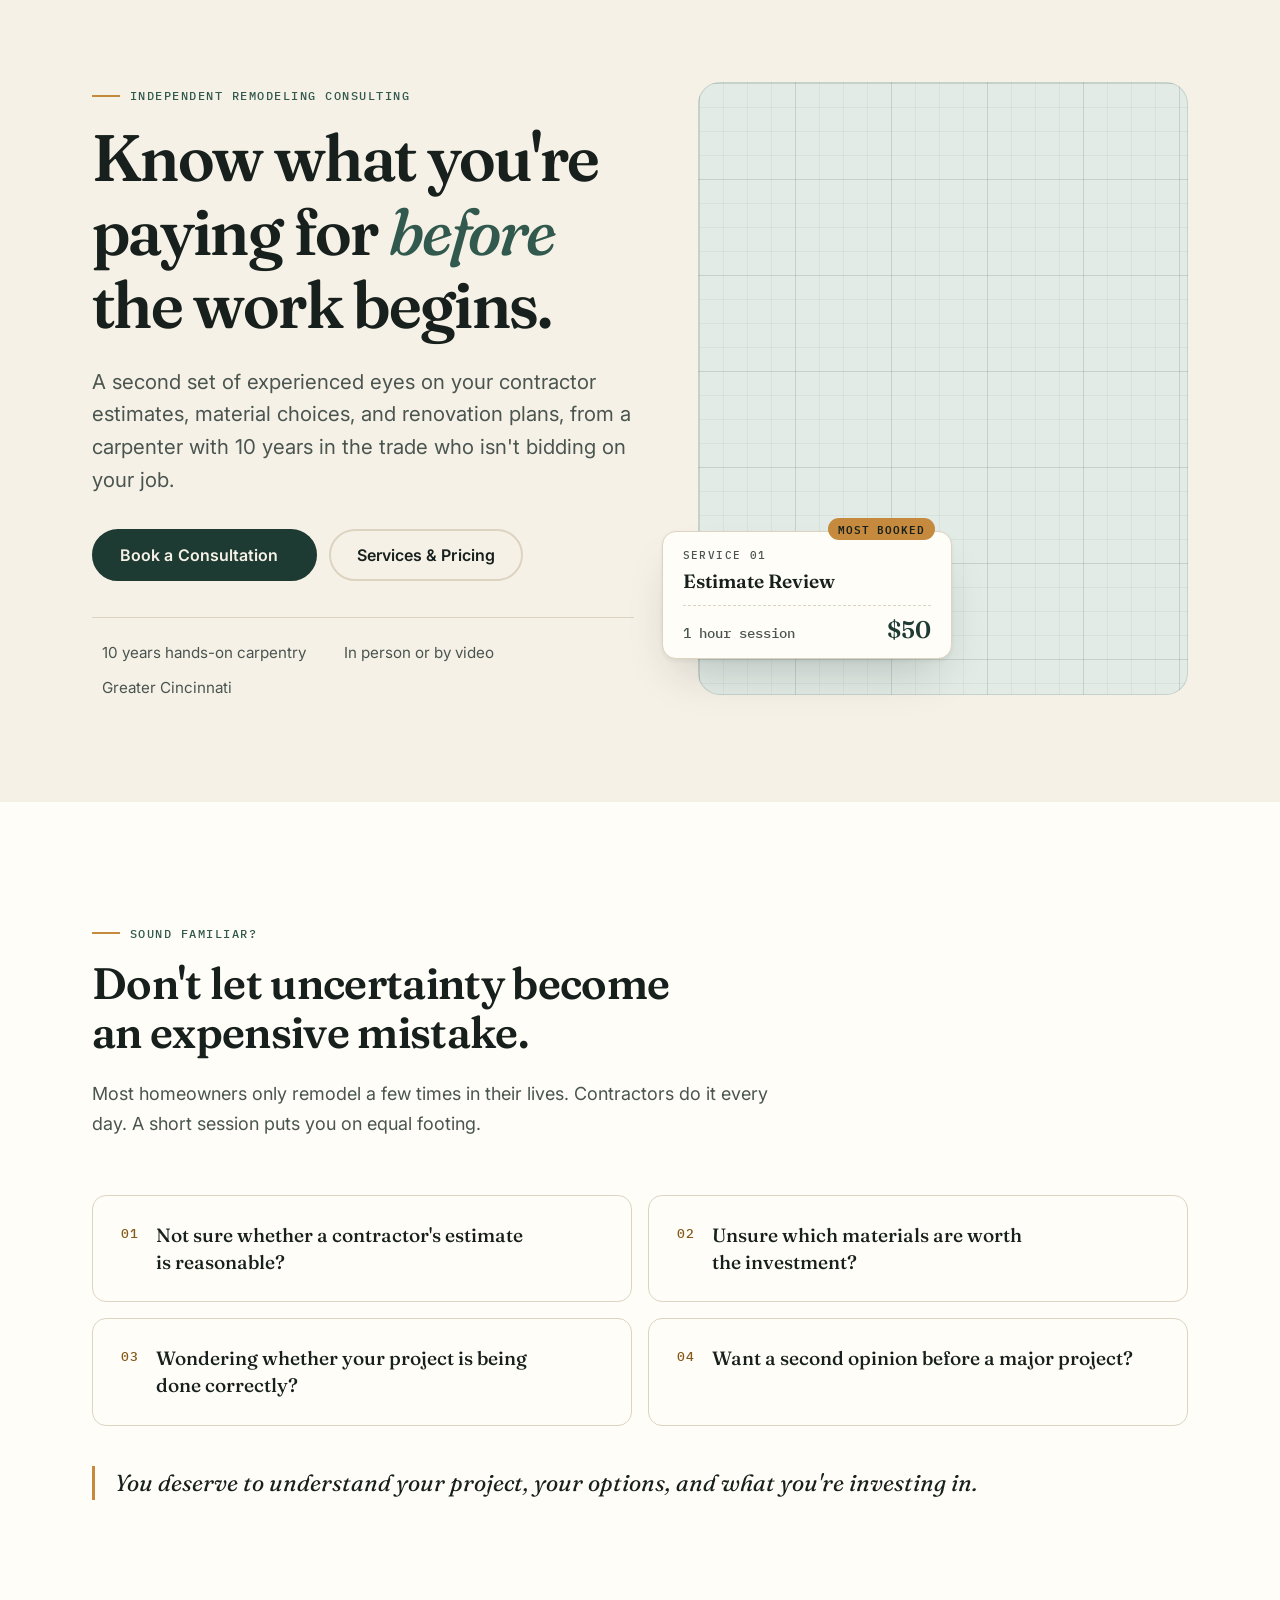
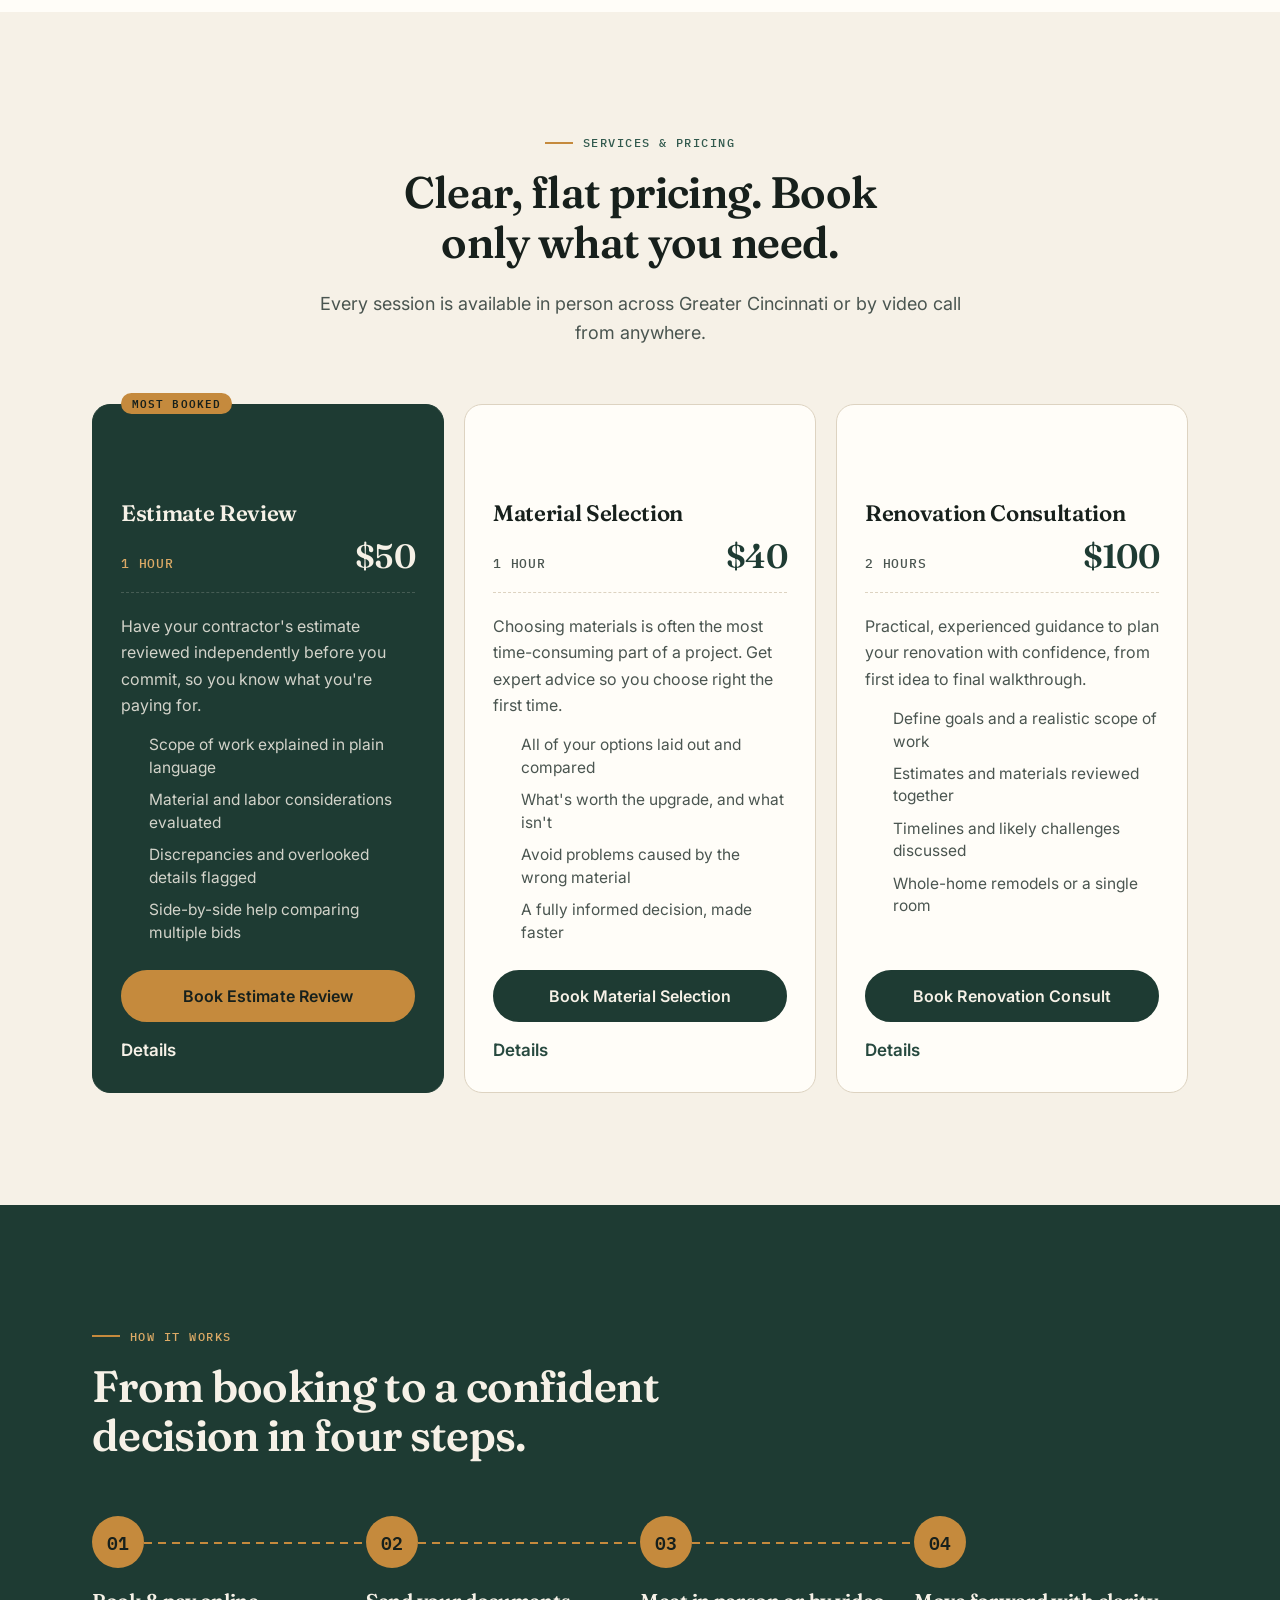
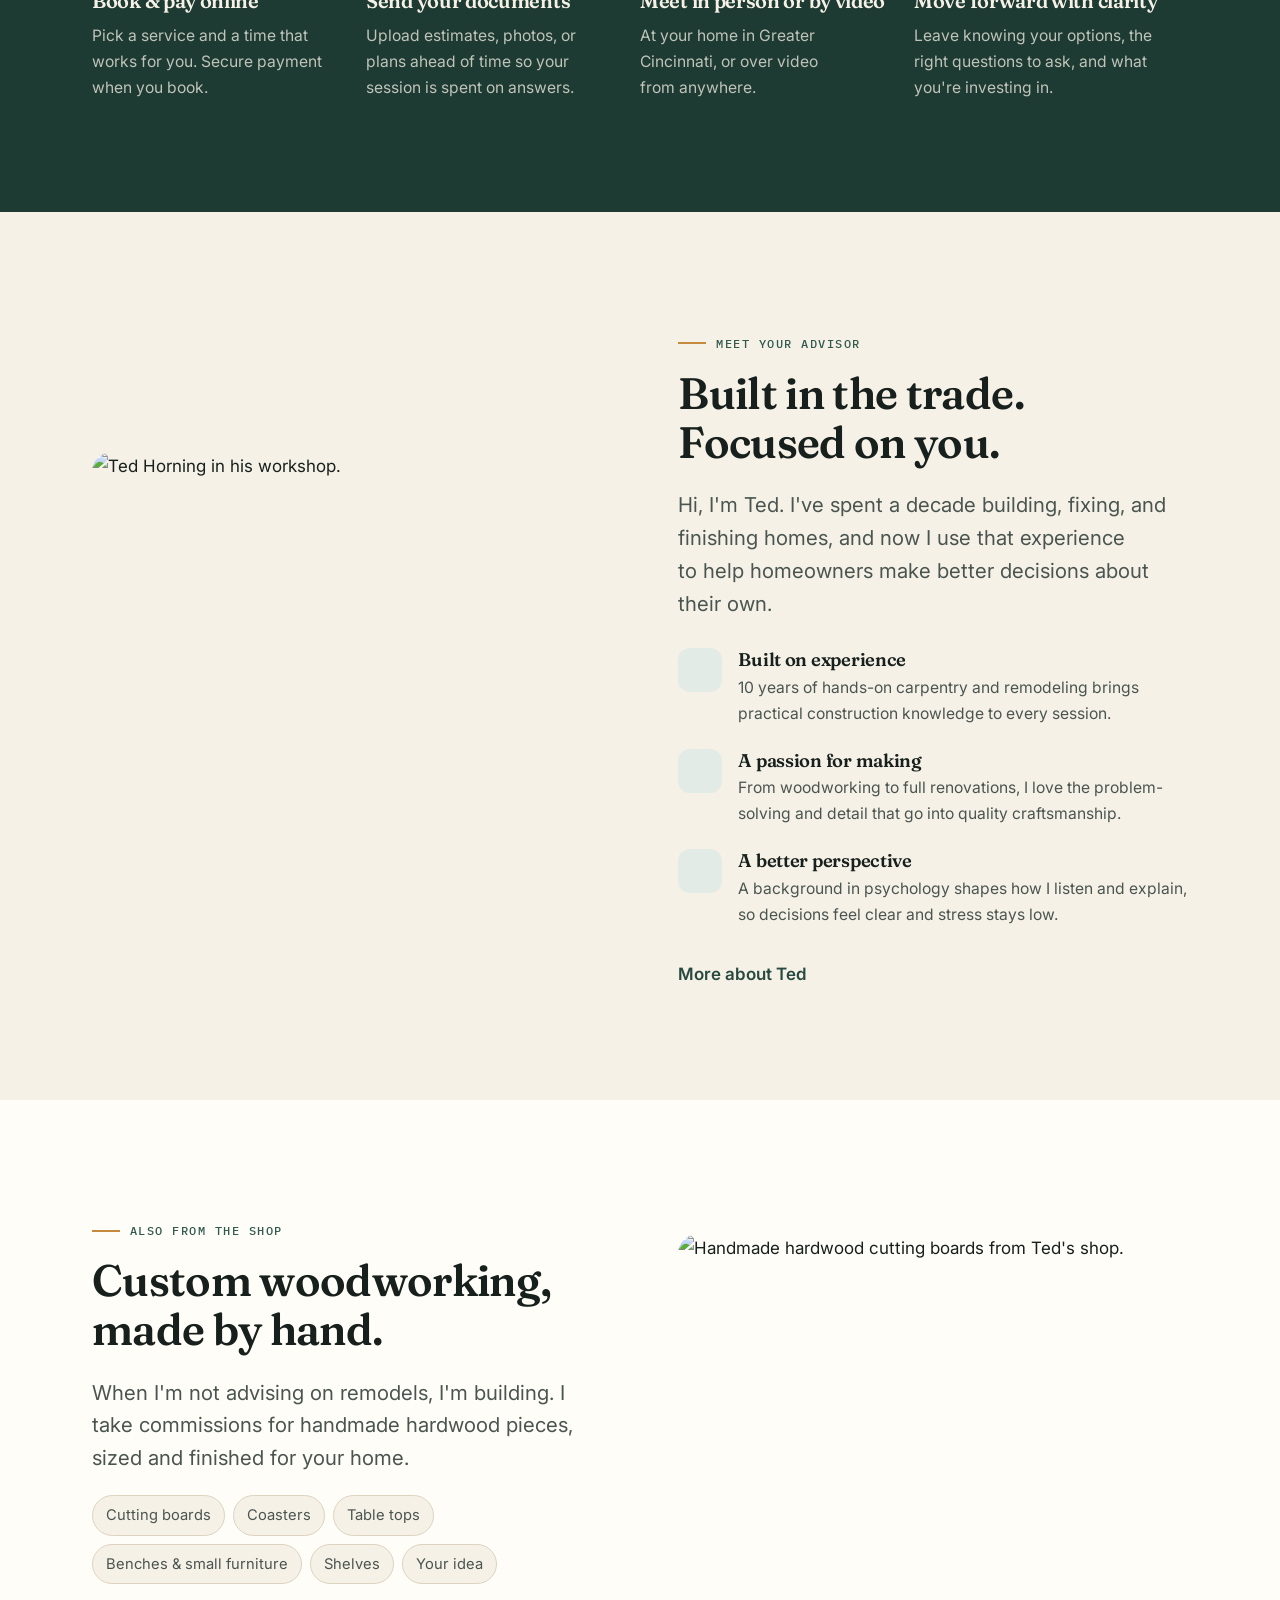
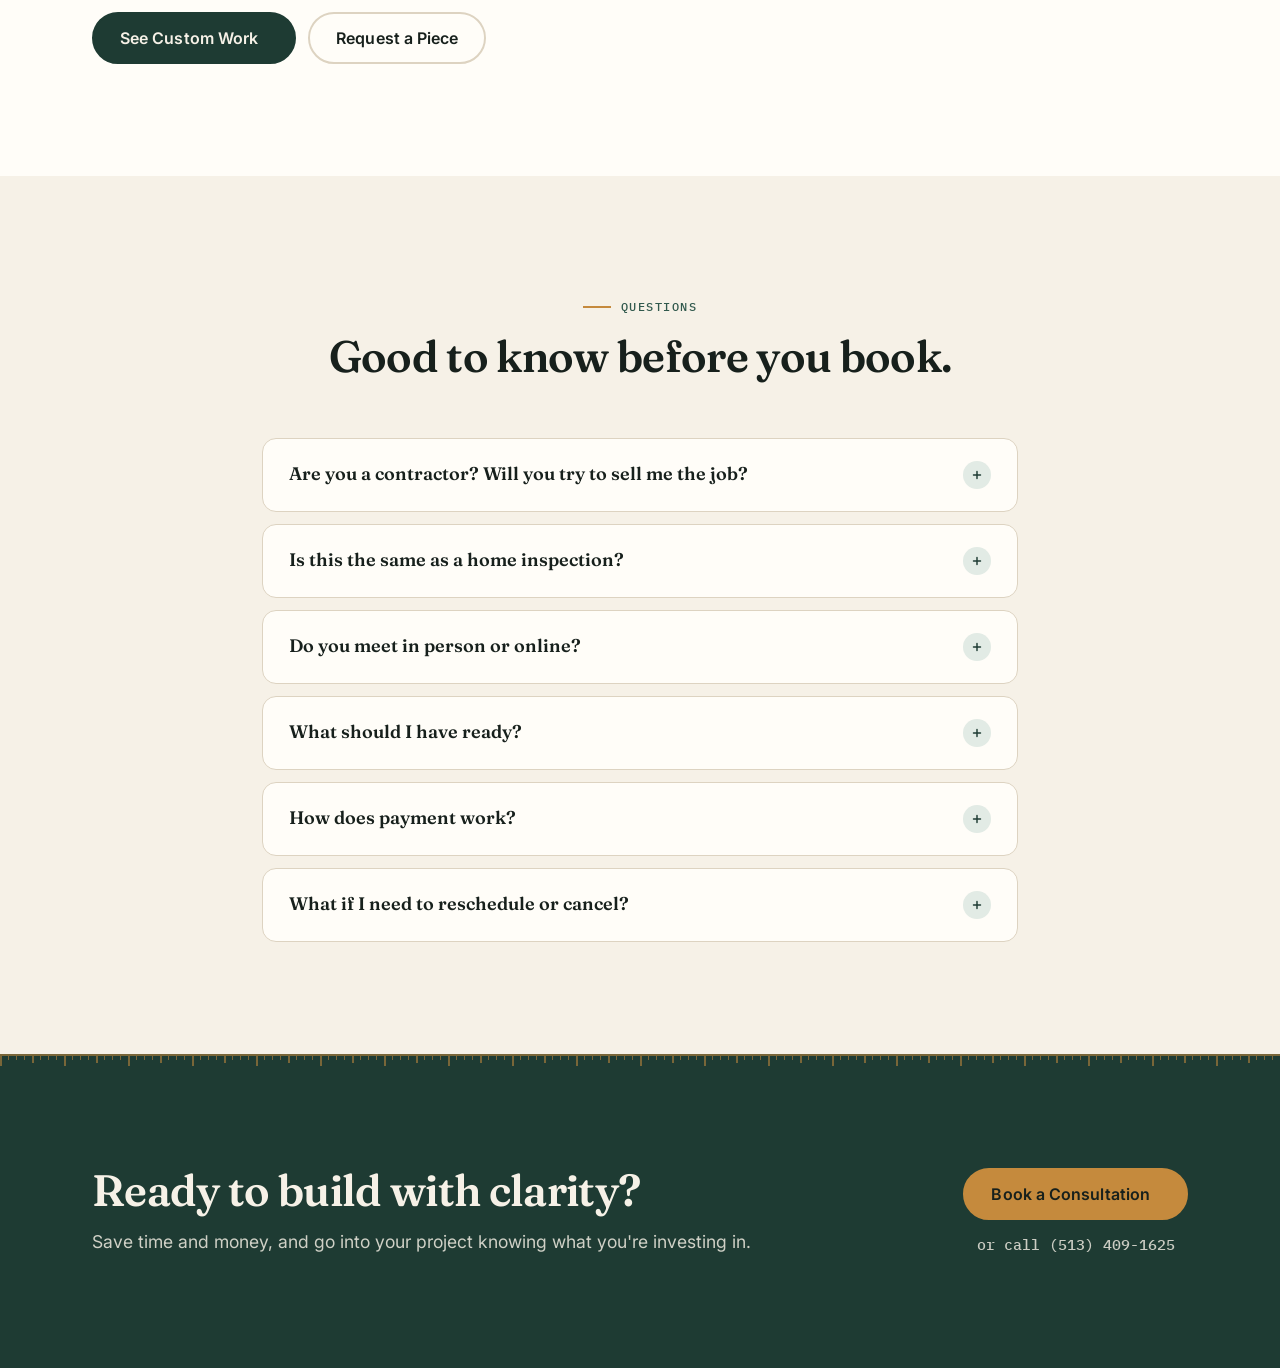
==== index.html @ 904ac543 "Replace filler text with real policies and details - Woodworking: custom work is priced by quote; 50" ====
<!doctype html>
<html lang="en">
<head>
  <meta charset="utf-8">
  <meta name="viewport" content="width=device-width, initial-scale=1">
  <title>The Remodel Advisor | Independent Remodeling Consulting in Greater Cincinnati</title>
  <meta name="description" content="Independent remodeling consulting in Greater Cincinnati and virtually. Get your contractor estimate reviewed, choose the right materials, and plan your renovation with someone who isn't bidding on the job.">
  <link rel="canonical" href="https://askremodel.com/">
  <meta property="og:type" content="website">
  <meta property="og:site_name" content="The Remodel Advisor">
  <meta property="og:title" content="The Remodel Advisor | Independent Remodeling Consulting">
  <meta property="og:description" content="Estimate reviews, material selection, and renovation consultations from a carpenter with 10 years in the trade. Greater Cincinnati and virtual.">
  <meta property="og:url" content="https://askremodel.com/">
  <meta property="og:image" content="https://askremodel.com/assets/img/og.png">
  <meta name="twitter:card" content="summary_large_image">
  <meta name="theme-color" content="#1e3b33">
  <link rel="icon" href="favicon.svg" type="image/svg+xml">
  <link rel="icon" href="favicon-32.png" sizes="32x32" type="image/png">
  <link rel="apple-touch-icon" href="apple-touch-icon.png">
  <link rel="preconnect" href="https://fonts.googleapis.com">
  <link rel="preconnect" href="https://fonts.gstatic.com" crossorigin>
  <link rel="stylesheet" href="https://fonts.googleapis.com/css2?family=Fraunces:ital,opsz,wght@0,9..144,400..700;1,9..144,400..600&family=IBM+Plex+Mono:wght@400;500;600&family=Inter:wght@400;500;600;700&display=swap">
  <link rel="stylesheet" href="css/styles.css">
  <script type="application/ld+json">
  {
    "@context": "https://schema.org",
    "@type": "ProfessionalService",
    "name": "The Remodel Advisor",
    "description": "Independent residential remodeling and construction consulting.",
    "telephone": "+1-513-409-1625",
    "areaServed": "Greater Cincinnati",
    "url": "https://askremodel.com/"
  }
  </script>
</head>
<body data-page="home">
  <div id="site-header"></div>
  <script src="js/components.js"></script>

  <main id="main">

    <!-- Hero -->
    <section class="hero">
      <div class="container hero__grid">
        <div>
          <p class="eyebrow">Independent remodeling consulting</p>
          <h1>Know what you're paying for <em>before</em> the work begins.</h1>
          <p class="lede">A second set of experienced eyes on your contractor estimates, material choices, and renovation plans, from a carpenter with 10 years in the trade who isn't bidding on your job.</p>
          <div class="btn-row">
            <a class="btn" href="/book">Book a Consultation <span data-icon="arrow"></span></a>
            <a class="btn btn--ghost" href="#services">Services &amp; Pricing</a>
          </div>
          <ul class="hero__facts">
            <li><span data-icon="hammer"></span>10 years hands-on carpentry</li>
            <li><span data-icon="video"></span>In person or by video</li>
            <li><span data-icon="pin"></span>Greater Cincinnati</li>
          </ul>
        </div>
        <div class="hero__media">
          <div class="ph" data-ph="A candid, well-lit landscape photo of Ted at a remodeling project, reviewing plans or an estimate with a homeowner. Show both people and some of the room so the photo feels welcoming, practical, and professional."></div>
          <div class="ticket" aria-hidden="true">
            <span class="ticket__stamp">Most booked</span>
            <div class="ticket__label">Service 01</div>
            <div class="ticket__title">Estimate Review</div>
            <div class="ticket__row"><span>1 hour session</span><span class="ticket__price">$50</span></div>
          </div>
        </div>
      </div>
    </section>

    <!-- Problem -->
    <section class="section section--card">
      <div class="container">
        <div class="section-head reveal">
          <p class="eyebrow">Sound familiar?</p>
          <h2>Don't let uncertainty become an expensive mistake.</h2>
          <p>Most homeowners only remodel a few times in their lives. Contractors do it every day. A short session puts you on equal footing.</p>
        </div>
        <div class="questions">
          <div class="question reveal"><span class="question__num">01</span><p>Not sure whether a contractor's estimate is reasonable?</p></div>
          <div class="question reveal"><span class="question__num">02</span><p>Unsure which materials are worth the investment?</p></div>
          <div class="question reveal"><span class="question__num">03</span><p>Wondering whether your project is being done correctly?</p></div>
          <div class="question reveal"><span class="question__num">04</span><p>Want a second opinion before a major project?</p></div>
        </div>
        <p class="callout-line reveal">You deserve to understand your project, your options, and what you're investing in.</p>
      </div>
    </section>

    <!-- Services -->
    <section class="section" id="services">
      <div class="container">
        <div class="section-head section-head--center reveal">
          <p class="eyebrow">Services &amp; pricing</p>
          <h2>Clear, flat pricing. Book only what you need.</h2>
          <p>Every session is available in person across Greater Cincinnati or by video call from anywhere.</p>
        </div>
        <div class="services">
          <article class="service service--featured reveal">
            <span class="service__badge">Most booked</span>
            <span class="service__icon" data-icon="clipboard"></span>
            <h3>Estimate Review</h3>
            <div class="service__meta"><span>1 hour</span><span class="service__price">$50</span></div>
            <p>Have your contractor's estimate reviewed independently before you commit, so you know what you're paying for.</p>
            <ul>
              <li><span class="check" data-icon="check"></span>Scope of work explained in plain language</li>
              <li><span class="check" data-icon="check"></span>Material and labor considerations evaluated</li>
              <li><span class="check" data-icon="check"></span>Discrepancies and overlooked details flagged</li>
              <li><span class="check" data-icon="check"></span>Side-by-side help comparing multiple bids</li>
            </ul>
            <div class="service__actions">
              <a class="btn btn--brass" href="/book#estimate-review">Book Estimate Review</a>
              <a class="text-link" href="/services#estimate-review">Details <span data-icon="arrow"></span></a>
            </div>
          </article>
          <article class="service reveal">
            <span class="service__icon" data-icon="layers"></span>
            <h3>Material Selection</h3>
            <div class="service__meta"><span>1 hour</span><span class="service__price">$40</span></div>
            <p>Choosing materials is often the most time-consuming part of a project. Get expert advice so you choose right the first time.</p>
            <ul>
              <li><span class="check" data-icon="check"></span>All of your options laid out and compared</li>
              <li><span class="check" data-icon="check"></span>What's worth the upgrade, and what isn't</li>
              <li><span class="check" data-icon="check"></span>Avoid problems caused by the wrong material</li>
              <li><span class="check" data-icon="check"></span>A fully informed decision, made faster</li>
            </ul>
            <div class="service__actions">
              <a class="btn" href="/book#material-selection">Book Material Selection</a>
              <a class="text-link" href="/services#material-selection">Details <span data-icon="arrow"></span></a>
            </div>
          </article>
          <article class="service reveal">
            <span class="service__icon" data-icon="home"></span>
            <h3>Renovation Consultation</h3>
            <div class="service__meta"><span>2 hours</span><span class="service__price">$100</span></div>
            <p>Practical, experienced guidance to plan your renovation with confidence, from first idea to final walkthrough.</p>
            <ul>
              <li><span class="check" data-icon="check"></span>Define goals and a realistic scope of work</li>
              <li><span class="check" data-icon="check"></span>Estimates and materials reviewed together</li>
              <li><span class="check" data-icon="check"></span>Timelines and likely challenges discussed</li>
              <li><span class="check" data-icon="check"></span>Whole-home remodels or a single room</li>
            </ul>
            <div class="service__actions">
              <a class="btn" href="/book#renovation-consultation">Book Renovation Consult</a>
              <a class="text-link" href="/services#renovation-consultation">Details <span data-icon="arrow"></span></a>
            </div>
          </article>
        </div>
      </div>
    </section>

    <!-- Process -->
    <section class="section section--dark" id="process">
      <div class="container">
        <div class="section-head reveal">
          <p class="eyebrow">How it works</p>
          <h2>From booking to a confident decision in four steps.</h2>
        </div>
        <ol class="steps">
          <li class="step reveal">
            <div class="step__num">01</div>
            <h3>Book &amp; pay online</h3>
            <p>Pick a service and a time that works for you. Secure payment when you book.</p>
          </li>
          <li class="step reveal">
            <div class="step__num">02</div>
            <h3>Send your documents</h3>
            <p>Upload estimates, photos, or plans ahead of time so your session is spent on answers.</p>
          </li>
          <li class="step reveal">
            <div class="step__num">03</div>
            <h3>Meet in person or by video</h3>
            <p>At your home in Greater Cincinnati, or over video from anywhere.</p>
          </li>
          <li class="step reveal">
            <div class="step__num">04</div>
            <h3>Move forward with clarity</h3>
            <p>Leave knowing your options, the right questions to ask, and what you're investing in.</p>
          </li>
        </ol>
      </div>
    </section>

    <!-- Meet Ted -->
    <section class="section">
      <div class="container split">
        <div class="split__media reveal">
          <img class="service-photo" src="assets/img/ted-workshop-headshot.jpg" width="808" height="540" alt="Ted Horning in his workshop." loading="lazy" decoding="async">
        </div>
        <div class="reveal">
          <p class="eyebrow">Meet your advisor</p>
          <h2>Built in the trade. Focused on you.</h2>
          <p class="lede">Hi, I'm Ted. I've spent a decade building, fixing, and finishing homes, and now I use that experience to help homeowners make better decisions about their own.</p>
          <ul class="pillars">
            <li class="pillar">
              <span class="pillar__icon" data-icon="hammer"></span>
              <div><h3>Built on experience</h3><p>10 years of hands-on carpentry and remodeling brings practical construction knowledge to every session.</p></div>
            </li>
            <li class="pillar">
              <span class="pillar__icon" data-icon="ruler"></span>
              <div><h3>A passion for making</h3><p>From woodworking to full renovations, I love the problem-solving and detail that go into quality craftsmanship.</p></div>
            </li>
            <li class="pillar">
              <span class="pillar__icon" data-icon="chat"></span>
              <div><h3>A better perspective</h3><p>A background in psychology shapes how I listen and explain, so decisions feel clear and stress stays low.</p></div>
            </li>
          </ul>
          <a class="text-link" href="/about">More about Ted <span data-icon="arrow"></span></a>
        </div>
      </div>
    </section>

    <!-- Custom woodworking -->
    <section class="section section--card">
      <div class="container split split--reverse">
        <div class="split__media reveal">
          <img class="service-photo" src="assets/img/custom-cutting-boards.jpg" width="2880" height="2160" alt="Handmade hardwood cutting boards from Ted's shop." loading="lazy" decoding="async">
        </div>
        <div class="reveal">
          <p class="eyebrow">Also from the shop</p>
          <h2>Custom woodworking, made by hand.</h2>
          <p class="lede">When I'm not advising on remodels, I'm building. I take commissions for handmade hardwood pieces, sized and finished for your home.</p>
          <ul class="chips">
            <li>Cutting boards</li>
            <li>Coasters</li>
            <li>Table tops</li>
            <li>Benches &amp; small furniture</li>
            <li>Shelves</li>
            <li>Your idea</li>
          </ul>
          <div class="btn-row">
            <a class="btn" href="/woodworking">See Custom Work <span data-icon="arrow"></span></a>
            <a class="btn btn--ghost" href="/woodworking#request">Request a Piece</a>
          </div>
        </div>
      </div>
    </section>

    <!-- Reviews: hidden until there are real client reviews. To restore, uncomment this
         section and replace the sample quotes, names, and neighborhoods.
    <section class="section section--alt">
      <div class="container">
        <div class="section-head section-head--center reveal">
          <p class="eyebrow">Client stories</p>
          <h2>What homeowners are saying.</h2>
        </div>
        <div class="reviews">
          <figure class="review reveal">
            <span class="review__flag">Sample review</span>
            <div class="review__stars" aria-label="5 out of 5 stars"><span data-icon="star"></span><span data-icon="star"></span><span data-icon="star"></span><span data-icon="star"></span><span data-icon="star"></span></div>
            <blockquote>&ldquo;We had two bids that were thousands of dollars apart and no idea why. Ted walked us through both line by line, and we went into the next meeting knowing exactly what to ask.&rdquo;</blockquote>
            <figcaption><span class="review__avatar">A</span><span><span class="review__name">[Client name]</span><span class="review__meta">Estimate Review · [Neighborhood]</span></span></figcaption>
          </figure>
          <figure class="review reveal">
            <span class="review__flag">Sample review</span>
            <div class="review__stars" aria-label="5 out of 5 stars"><span data-icon="star"></span><span data-icon="star"></span><span data-icon="star"></span><span data-icon="star"></span><span data-icon="star"></span></div>
            <blockquote>&ldquo;I'd been going back and forth on flooring for weeks. One hour and I understood the real tradeoffs, and which upgrades actually mattered for how we live.&rdquo;</blockquote>
            <figcaption><span class="review__avatar">B</span><span><span class="review__name">[Client name]</span><span class="review__meta">Material Selection · [Neighborhood]</span></span></figcaption>
          </figure>
          <figure class="review reveal">
            <span class="review__flag">Sample review</span>
            <div class="review__stars" aria-label="5 out of 5 stars"><span data-icon="star"></span><span data-icon="star"></span><span data-icon="star"></span><span data-icon="star"></span><span data-icon="star"></span></div>
            <blockquote>&ldquo;Ted helped us turn a long wish list into a realistic plan and budget before we called a single contractor. It made the whole process calmer.&rdquo;</blockquote>
            <figcaption><span class="review__avatar">C</span><span><span class="review__name">[Client name]</span><span class="review__meta">Renovation Consultation · Virtual</span></span></figcaption>
          </figure>
        </div>
      </div>
    </section>
    -->

    <!-- FAQ -->
    <section class="section" id="faq">
      <div class="container container--narrow">
        <div class="section-head section-head--center reveal">
          <p class="eyebrow">Questions</p>
          <h2>Good to know before you book.</h2>
        </div>
        <div class="faq reveal">
          <details>
            <summary>Are you a contractor? Will you try to sell me the job?</summary>
            <div class="faq__body"><p>No. The Remodel Advisor is independent consulting only. I don't perform the construction work, so my only job is to help you understand your project and make the right call for your home.</p></div>
          </details>
          <details>
            <summary>Is this the same as a home inspection?</summary>
            <div class="faq__body"><p>No. Sessions are advisory. They aren't a formal inspection, engineering assessment, code certification, or licensed electrical, plumbing, or HVAC work. If your project needs one of those, I'll help you understand what to ask for.</p></div>
          </details>
          <details>
            <summary>Do you meet in person or online?</summary>
            <div class="faq__body"><p>Both. I can meet at your home within about 25 miles of ZIP code 45150, or by video. The service area is estimated by ZIP code, so please call or text <a href="tel:+15134091625">(513) 409-1625</a> to confirm an at-home visit near the boundary or to arrange a video session.</p></div>
          </details>
          <details>
            <summary>What should I have ready?</summary>
            <div class="faq__body"><p>Whatever you have: contractor estimates or bids, photos of the space, measurements, plans or drawings, product links, and a rough budget. You can <a href="/documents">upload them here</a> before your session.</p></div>
          </details>
          <details>
            <summary>How does payment work?</summary>
            <div class="faq__body"><p>You pay securely when you book, by credit card, debit card, or digital wallet. Prices are flat: $50 for an Estimate Review, $40 for Material Selection, and $100 for a Renovation Consultation.</p></div>
          </details>
          <details>
            <summary>What if I need to reschedule or cancel?</summary>
            <div class="faq__body"><p>Square collects full payment when you book. To reschedule or cancel, call or text <a href="tel:+15134091625">(513) 409-1625</a> at least 24 hours before your session. Cancellations made at least 24 hours in advance receive a full refund; cancellations with less than 24 hours' notice and missed appointments are non-refundable. If I need to cancel, you can choose a full refund or reschedule.</p></div>
          </details>
        </div>
      </div>
    </section>

    <!-- CTA -->
    <section class="section section--dark cta-band">
      <div class="ruler" aria-hidden="true"></div>
      <div class="container cta-band__inner">
        <div>
          <h2>Ready to build with clarity?</h2>
          <p>Save time and money, and go into your project knowing what you're investing in.</p>
        </div>
        <div class="cta-band__actions">
          <a class="btn btn--brass" href="/book">Book a Consultation <span data-icon="arrow"></span></a>
          <a class="cta-band__phone" href="tel:+15134091625">or call (513) 409-1625</a>
        </div>
      </div>
    </section>

  </main>

  <div id="site-footer"></div>
</body>
</html>
---- css/styles.css ----
/* ==========================================================================
   The Remodel Advisor — site styles
   Type: Fraunces (headings) · Inter (body) · IBM Plex Mono (labels / specs)
   ========================================================================== */

:root {
  --green-900: #1e3b33;
  --green-800: #27493f;
  --green-700: #31594d;
  --green-100: #e2ebe5;
  --paper: #f6f1e7;
  --paper-2: #eee6d6;
  --card: #fffdf8;
  --ink: #17201c;
  --ink-2: #4a5550;
  --line: #ddd3c1;
  --brass: #c58a3d;
  --brass-light: #dcaa66;
  --brass-ink: #855818;
  --danger: #a33b2b;

  --font-head: "Fraunces", Georgia, "Times New Roman", serif;
  --font-body: "Inter", system-ui, -apple-system, "Segoe UI", sans-serif;
  --font-mono: "IBM Plex Mono", ui-monospace, "SFMono-Regular", Menlo, monospace;

  --radius: 14px;
  --radius-sm: 8px;
  --shadow: 0 1px 2px rgb(23 32 28 / 6%), 0 8px 24px -8px rgb(23 32 28 / 14%);
  --shadow-lg: 0 2px 4px rgb(23 32 28 / 6%), 0 24px 48px -16px rgb(23 32 28 / 22%);
  --container: 1160px;
  --gutter: clamp(16px, 4vw, 32px);
  --section: clamp(64px, 9vw, 112px);
}

/* ---------- Base ---------- */
*,
*::before,
*::after { box-sizing: border-box; }

html { scroll-behavior: smooth; -webkit-text-size-adjust: 100%; }
@media (prefers-reduced-motion: reduce) { html { scroll-behavior: auto; } }

body {
  margin: 0;
  background: var(--paper);
  color: var(--ink);
  font: 400 1.0625rem/1.65 var(--font-body);
  -webkit-font-smoothing: antialiased;
  text-rendering: optimizeLegibility;
}

img, svg { display: block; max-width: 100%; height: auto; }

h1, h2, h3, h4 {
  margin: 0 0 0.5em;
  font-family: var(--font-head);
  font-weight: 600;
  font-variation-settings: "SOFT" 30, "WONK" 0;
  line-height: 1.12;
  letter-spacing: -0.015em;
  color: var(--ink);
  text-wrap: balance;
}
h1 { font-size: clamp(2.4rem, 5.4vw, 4.1rem); font-weight: 600; letter-spacing: -0.025em; }
h2 { font-size: clamp(1.9rem, 3.6vw, 2.75rem); }
h3 { font-size: 1.4rem; }
p { margin: 0 0 1em; text-wrap: pretty; }
a { color: var(--green-800); text-underline-offset: 3px; text-decoration-thickness: 1px; }
a:hover { color: var(--green-900); text-decoration-thickness: 2px; }
strong { font-weight: 600; }

:focus-visible { outline: 3px solid var(--brass); outline-offset: 3px; border-radius: 4px; }

.container { width: 100%; max-width: var(--container); margin-inline: auto; padding-inline: var(--gutter); }
.container--narrow { max-width: 820px; }

.visually-hidden {
  position: absolute !important; width: 1px; height: 1px; padding: 0; margin: -1px;
  overflow: hidden; clip: rect(0 0 0 0); white-space: nowrap; border: 0;
}
.skip-link {
  position: absolute; left: 12px; top: -60px; z-index: 100;
  background: var(--green-900); color: var(--paper); padding: 10px 16px; border-radius: var(--radius-sm);
}
.skip-link:focus { top: 12px; }

.section { padding-block: var(--section); }
.section--tight { padding-block: calc(var(--section) * 0.65); }
.section--alt { background: var(--paper-2); }
.section--card { background: var(--card); }
.section--dark { background: var(--green-900); color: var(--paper); }
.section--dark h2, .section--dark h3 { color: var(--paper); }
.section--dark p:not(.eyebrow) { color: rgb(246 241 231 / 82%); }

.section-head { max-width: 680px; margin-bottom: clamp(36px, 5vw, 56px); }
.section-head--center { margin-inline: auto; text-align: center; }
.section-head p:not(.eyebrow) { font-size: 1.125rem; color: var(--ink-2); }
.section--dark .section-head p:not(.eyebrow) { color: rgb(246 241 231 / 78%); }

/* Mono "spec" label, e.g.  — 01 / ESTIMATE REVIEW */
.eyebrow {
  display: inline-flex; align-items: center; gap: 10px;
  margin: 0 0 18px;
  font: 500 0.78rem/1.2 var(--font-mono);
  letter-spacing: 0.12em; text-transform: uppercase;
  color: var(--green-700);
}
.eyebrow::before { content: ""; width: 28px; height: 2px; background: var(--brass); }
.section--dark .eyebrow { color: var(--brass-light); }
.section-head--center .eyebrow { justify-content: center; }

.lede { font-size: clamp(1.125rem, 1.6vw, 1.3rem); line-height: 1.6; color: var(--ink-2); }

/* Ruler divider: a measuring-tape rule echoing the logo */
.ruler {
  height: 12px; border-top: 2px solid var(--brass);
  background:
    repeating-linear-gradient(90deg, var(--brass) 0 2px, transparent 2px 64px) top left / 100% 11px no-repeat,
    repeating-linear-gradient(90deg, var(--brass) 0 2px, transparent 2px 32px) top left / 100% 7px no-repeat,
    repeating-linear-gradient(90deg, var(--brass) 0 1.5px, transparent 1.5px 8px) top left / 100% 4px no-repeat;
  opacity: 0.9;
}

/* ---------- Buttons ---------- */
.btn {
  --bg: var(--green-900); --fg: var(--paper); --bd: var(--green-900);
  display: inline-flex; align-items: center; justify-content: center; gap: 10px;
  min-height: 52px; padding: 0 26px;
  border: 2px solid var(--bd); border-radius: 999px;
  background: var(--bg); color: var(--fg);
  font: 600 1rem/1 var(--font-body); letter-spacing: 0.005em;
  text-decoration: none; cursor: pointer;
  transition: transform 0.15s ease, background-color 0.15s ease, border-color 0.15s ease, box-shadow 0.15s ease;
}
.btn:hover { --bg: var(--green-800); --bd: var(--green-800); color: var(--fg); text-decoration: none; transform: translateY(-1px); box-shadow: var(--shadow); }
.btn:active { transform: translateY(0); }
.btn svg { width: 18px; height: 18px; flex: none; transition: transform 0.15s ease; }
.btn:hover svg { transform: translateX(3px); }
.btn--ghost { --bg: transparent; --fg: var(--ink); --bd: var(--line); }
.btn--ghost:hover { --bg: var(--card); --bd: var(--ink); --fg: var(--ink); }
.btn--brass { --bg: var(--brass); --fg: var(--ink); --bd: var(--brass); }
.btn--brass:hover { --bg: var(--brass-light); --bd: var(--brass-light); --fg: var(--ink); }
.btn--light { --bg: var(--paper); --fg: var(--green-900); --bd: var(--paper); }
.btn--light:hover { --bg: #fff; --bd: #fff; --fg: var(--green-900); }
.btn--outline-light { --bg: transparent; --fg: var(--paper); --bd: rgb(246 241 231 / 40%); }
.btn--outline-light:hover { --bg: rgb(246 241 231 / 8%); --bd: var(--paper); --fg: var(--paper); }
.btn--sm { min-height: 42px; padding: 0 18px; font-size: 0.9375rem; }
.btn--block { width: 100%; }
.btn-row { display: flex; flex-wrap: wrap; gap: 12px; }

.text-link {
  display: inline-flex; align-items: center; gap: 6px;
  font-weight: 600; color: var(--green-800); text-decoration: none;
}
.text-link svg { width: 16px; height: 16px; transition: transform 0.15s ease; }
.text-link:hover { text-decoration: underline; }
.text-link:hover svg { transform: translateX(3px); }

/* ---------- Header ---------- */
.site-header {
  position: sticky; top: 0; z-index: 50;
  background: rgb(246 241 231 / 92%);
  backdrop-filter: saturate(1.4) blur(10px); -webkit-backdrop-filter: saturate(1.4) blur(10px);
  border-bottom: 1px solid transparent;
  transition: border-color 0.2s ease, box-shadow 0.2s ease;
}
.site-header.is-scrolled { border-bottom-color: var(--line); box-shadow: 0 6px 20px -16px rgb(23 32 28 / 40%); }
.site-header__inner { display: flex; align-items: center; justify-content: space-between; gap: 24px; min-height: 80px; }
.brand { display: block; flex: none; }
.brand img { height: 46px; width: auto; }

.nav { display: flex; align-items: center; gap: 28px; }
.nav__list { display: flex; gap: 4px; margin: 0; padding: 0; list-style: none; }
.nav__link {
  display: block; padding: 10px 12px; border-radius: 999px;
  font-weight: 500; font-size: 0.97rem; color: var(--ink); text-decoration: none; white-space: nowrap;
}
.nav__link:hover { background: rgb(30 59 51 / 7%); color: var(--ink); text-decoration: none; }
.nav__link[aria-current="page"] { background: var(--green-100); color: var(--green-900); }
.nav__cta { display: flex; align-items: center; gap: 14px; }
.nav__cta .btn { white-space: nowrap; }
.nav__phone {
  display: inline-flex; align-items: center; gap: 8px;
  font: 500 0.9rem var(--font-mono); color: var(--ink); text-decoration: none; white-space: nowrap;
}
.nav__phone svg { width: 16px; height: 16px; color: var(--brass-ink); }
.nav__phone:hover { color: var(--green-800); }

.nav-toggle {
  display: none; width: 46px; height: 46px; padding: 0; border: 1px solid var(--line); border-radius: 12px;
  background: var(--card); cursor: pointer; place-items: center;
}
.nav-toggle__bars, .nav-toggle__bars::before, .nav-toggle__bars::after {
  display: block; width: 20px; height: 2px; background: var(--ink); border-radius: 2px; transition: transform 0.2s ease, opacity 0.2s ease;
}
.nav-toggle__bars { position: relative; }
.nav-toggle__bars::before, .nav-toggle__bars::after { content: ""; position: absolute; left: 0; }
.nav-toggle__bars::before { top: -6px; }
.nav-toggle__bars::after { top: 6px; }
.nav-toggle[aria-expanded="true"] .nav-toggle__bars { background: transparent; }
.nav-toggle[aria-expanded="true"] .nav-toggle__bars::before { transform: translateY(6px) rotate(45deg); }
.nav-toggle[aria-expanded="true"] .nav-toggle__bars::after { transform: translateY(-6px) rotate(-45deg); }

/* Desktop: the phone link is an icon button so five menu items fit on one line */
@media (min-width: 1161px) {
  .nav__phone { justify-content: center; width: 42px; height: 42px; border: 1px solid var(--line); border-radius: 50%; }
  .nav__phone:hover { border-color: var(--ink); }
  .nav__phone-num { position: absolute; width: 1px; height: 1px; overflow: hidden; clip: rect(0 0 0 0); white-space: nowrap; }
}
@media (max-width: 1160px) {
  .site-header__inner { min-height: 68px; }
  .brand img { height: 40px; }
  .nav-toggle { display: grid; }
  .nav {
    position: absolute; inset: 100% 0 auto 0;
    flex-direction: column; align-items: stretch; gap: 16px;
    padding: 16px var(--gutter) 24px;
    background: var(--paper); border-bottom: 1px solid var(--line); box-shadow: var(--shadow-lg);
    display: none;
  }
  .nav.is-open { display: flex; }
  .nav__list { flex-direction: column; }
  .nav__link { padding: 14px 12px; font-size: 1.05rem; border-radius: 10px; }
  .nav__cta { flex-direction: column; align-items: stretch; }
  .nav__cta .btn { width: 100%; min-height: 52px; }
  .nav__phone { display: inline-flex; justify-content: center; padding: 8px; }
}

/* ---------- Hero ---------- */
.hero { padding-block: clamp(40px, 6vw, 80px) clamp(64px, 8vw, 104px); position: relative; overflow: hidden; }
.hero__grid { display: grid; grid-template-columns: 1.05fr 0.95fr; gap: clamp(32px, 5vw, 72px); align-items: center; }
.hero h1 { margin-bottom: 24px; }
.hero h1 em { font-style: italic; font-weight: 500; color: var(--green-700); }
.hero .lede { max-width: 540px; margin-bottom: 32px; }
.hero__facts {
  display: flex; flex-wrap: wrap; gap: 10px 28px; margin: 36px 0 0; padding: 22px 0 0; list-style: none;
  border-top: 1px solid var(--line);
}
.hero__facts li { display: flex; align-items: center; gap: 10px; font-size: 0.95rem; color: var(--ink-2); }
.hero__facts svg { width: 20px; height: 20px; color: var(--green-700); flex: none; }

.hero__media { position: relative; }
.hero__media .ph { aspect-ratio: 4 / 5; border-radius: 22px; }
.hero__photo { position: relative; margin: 0; aspect-ratio: 4 / 5; border-radius: 22px; overflow: hidden; background: var(--green-100); box-shadow: var(--shadow-lg); }
.hero__photo img { width: 100%; height: 100%; object-fit: cover; object-position: 52% 40%; }
.photo-tag {
  position: absolute; top: 14px; right: 14px; padding: 5px 10px; border-radius: 999px;
  background: rgb(23 32 28 / 72%); color: var(--paper); backdrop-filter: blur(4px);
  font: 500 0.66rem/1 var(--font-mono); letter-spacing: 0.1em; text-transform: uppercase;
}
.ticket {
  position: absolute; left: -36px; bottom: 36px; width: min(290px, 80%);
  padding: 18px 20px 16px; border-radius: var(--radius);
  background: var(--card); box-shadow: var(--shadow-lg); border: 1px solid var(--line);
}
.ticket__label { font: 500 0.7rem/1 var(--font-mono); letter-spacing: 0.12em; text-transform: uppercase; color: var(--ink-2); }
.ticket__title { margin: 8px 0 12px; font: 600 1.2rem/1.2 var(--font-head); }
.ticket__row { display: flex; justify-content: space-between; align-items: baseline; padding-top: 12px; border-top: 1px dashed var(--line); font: 500 0.85rem var(--font-mono); color: var(--ink-2); }
.ticket__price { font: 600 1.5rem/1 var(--font-head); color: var(--green-900); }
.ticket__stamp {
  position: absolute; top: -14px; right: 16px; padding: 5px 10px; border-radius: 999px;
  background: var(--brass); color: var(--ink); font: 600 0.7rem/1 var(--font-mono); letter-spacing: 0.08em; text-transform: uppercase;
}

@media (max-width: 880px) {
  .hero__grid { grid-template-columns: 1fr; }
  .hero__media { max-width: 520px; }
  .hero__media .ph, .hero__photo { aspect-ratio: 4 / 3.4; }
  .ticket { left: 16px; bottom: -28px; }
  .hero { padding-bottom: 88px; }
}

/* Page hero (interior pages) */
.page-hero { padding-block: clamp(48px, 7vw, 88px) clamp(40px, 5vw, 64px); border-bottom: 1px solid var(--line); }
.page-hero h1 { font-size: clamp(2.2rem, 4.6vw, 3.4rem); max-width: 860px; }
.page-hero .lede { max-width: 680px; margin-bottom: 0; }
.page-hero .btn-row { margin-top: 28px; }

/* ---------- Placeholder images ---------- */
.ph {
  position: relative; display: grid; place-items: center; overflow: hidden;
  min-height: 200px; border-radius: var(--radius); color: var(--green-800);
  background-color: var(--green-100);
  background-image:
    linear-gradient(rgb(30 59 51 / 10%) 1px, transparent 1px),
    linear-gradient(90deg, rgb(30 59 51 / 10%) 1px, transparent 1px),
    linear-gradient(rgb(30 59 51 / 5%) 1px, transparent 1px),
    linear-gradient(90deg, rgb(30 59 51 / 5%) 1px, transparent 1px);
  background-size: 96px 96px, 96px 96px, 24px 24px, 24px 24px;
  border: 1px solid rgb(30 59 51 / 14%);
}
.ph__inner { max-width: 300px; padding: 24px; text-align: center; }
.ph svg { width: 34px; height: 34px; margin: 0 auto 12px; opacity: 0.75; }
.ph__tag {
  display: inline-block; margin-bottom: 10px; padding: 4px 9px; border-radius: 999px;
  background: var(--green-900); color: var(--paper);
  font: 600 0.66rem/1 var(--font-mono); letter-spacing: 0.12em; text-transform: uppercase;
}
.ph__text { margin: 0; font-size: 0.92rem; line-height: 1.5; color: var(--green-800); }
.ph--dark { background-color: var(--green-800); color: var(--paper); border-color: rgb(246 241 231 / 14%);
  background-image:
    linear-gradient(rgb(246 241 231 / 10%) 1px, transparent 1px),
    linear-gradient(90deg, rgb(246 241 231 / 10%) 1px, transparent 1px),
    linear-gradient(rgb(246 241 231 / 4%) 1px, transparent 1px),
    linear-gradient(90deg, rgb(246 241 231 / 4%) 1px, transparent 1px); }
.ph--dark .ph__text { color: rgb(246 241 231 / 85%); }
.ph--dark .ph__tag { background: var(--brass); color: var(--ink); }

/* Inline content placeholder flag for copy that still needs real info */
.todo {
  padding: 1px 6px; border-radius: 4px; background: #f7e3bf; color: #6b4610;
  font: 500 0.82em var(--font-mono); white-space: nowrap;
}

/* ---------- Problem / question cards ---------- */
.questions { display: grid; grid-template-columns: repeat(2, 1fr); gap: 16px; }
.question {
  display: flex; gap: 18px; align-items: flex-start;
  padding: 26px 28px; border-radius: var(--radius); background: var(--card); border: 1px solid var(--line);
}
.question__num { flex: none; font: 500 0.8rem/1.9 var(--font-mono); color: var(--brass-ink); letter-spacing: 0.05em; }
.question p { margin: 0; font: 500 1.2rem/1.4 var(--font-head); color: var(--ink); }
.callout-line {
  margin: 40px 0 0; padding-left: 20px; border-left: 3px solid var(--brass);
  font: italic 400 clamp(1.2rem, 2vw, 1.45rem)/1.45 var(--font-head); color: var(--ink);
}
@media (max-width: 720px) { .questions { grid-template-columns: 1fr; } }

/* ---------- Service cards ---------- */
.services { display: grid; grid-template-columns: repeat(3, 1fr); gap: 20px; align-items: stretch; }
.service {
  position: relative; display: flex; flex-direction: column;
  padding: 30px 28px 28px; border-radius: 18px; background: var(--card); border: 1px solid var(--line);
  transition: transform 0.2s ease, box-shadow 0.2s ease, border-color 0.2s ease;
}
.service:hover { transform: translateY(-3px); box-shadow: var(--shadow-lg); border-color: #cfc3ad; }
.service--featured { background: var(--green-900); border-color: var(--green-900); color: var(--paper); }
.service--featured h3, .service--featured .service__price { color: var(--paper); }
.service.service--featured p, .service.service--featured li { color: rgb(246 241 231 / 84%); }
.service--featured .service__meta { color: var(--brass-light); border-color: rgb(246 241 231 / 18%); }
.service--featured .check { color: var(--brass-light); }
.service--featured .text-link { color: var(--paper); }
.service__badge {
  position: absolute; top: -12px; left: 28px; padding: 5px 11px; border-radius: 999px;
  background: var(--brass); color: var(--ink); font: 600 0.68rem/1 var(--font-mono); letter-spacing: 0.1em; text-transform: uppercase;
}
.service__icon { width: 44px; height: 44px; margin-bottom: 22px; color: var(--green-700); }
.service--featured .service__icon { color: var(--brass-light); }
.service h3 { margin-bottom: 10px; }
.service p { color: var(--ink-2); font-size: 1rem; }
.service__meta {
  display: flex; align-items: baseline; justify-content: space-between; gap: 12px;
  margin: 4px 0 20px; padding-bottom: 18px; border-bottom: 1px dashed var(--line);
  font: 500 0.82rem var(--font-mono); letter-spacing: 0.06em; text-transform: uppercase; color: var(--ink-2);
}
.service__price { font: 600 2.1rem/1 var(--font-head); letter-spacing: -0.02em; color: var(--green-900); text-transform: none; }
.service ul { margin: 0 0 26px; padding: 0; list-style: none; display: grid; gap: 10px; }
.service li { display: flex; gap: 10px; font-size: 0.97rem; line-height: 1.45; color: var(--ink-2); }
.check { width: 18px; height: 18px; flex: none; margin-top: 2px; color: var(--green-700); }
.service__actions { margin-top: auto; display: grid; gap: 14px; justify-items: start; }
.service__actions .btn { width: 100%; }
@media (max-width: 980px) { .services { grid-template-columns: 1fr; max-width: 560px; margin-inline: auto; } }

/* ---------- Process steps ---------- */
.steps { display: grid; grid-template-columns: repeat(4, 1fr); gap: 0; counter-reset: step; list-style: none; margin: 0; padding: 0; }
.step { position: relative; padding: 0 24px 0 0; }
.step__num {
  display: grid; place-items: center; width: 52px; height: 52px; margin-bottom: 22px;
  border-radius: 50%; background: var(--green-900); color: var(--paper);
  font: 600 1.1rem/1 var(--font-mono); position: relative; z-index: 1;
}
.section--dark .step__num { background: var(--brass); color: var(--ink); }
.step:not(:last-child)::after {
  content: ""; position: absolute; top: 26px; left: 52px; right: 0; height: 2px;
  background: repeating-linear-gradient(90deg, var(--brass) 0 8px, transparent 8px 14px);
}
.step h3 { font-size: 1.25rem; }
.step p { font-size: 0.98rem; color: var(--ink-2); margin: 0; }
.section--dark .step p { color: rgb(246 241 231 / 75%); }
@media (max-width: 900px) {
  .steps { grid-template-columns: 1fr; gap: 32px; }
  .step { padding: 0 0 0 76px; min-height: 52px; }
  .step__num { position: absolute; left: 0; top: 0; margin: 0; }
  .step:not(:last-child)::after { top: 60px; left: 25px; right: auto; bottom: -28px; width: 2px; height: auto;
    background: repeating-linear-gradient(180deg, var(--brass) 0 8px, transparent 8px 14px); }
}

/* ---------- Split (image + text) ---------- */
.split { display: grid; grid-template-columns: 1fr 1fr; gap: clamp(32px, 6vw, 88px); align-items: center; }
.split--reverse .split__media { order: 2; }
.split__media .ph { aspect-ratio: 5 / 4; border-radius: 20px; }
.split__media .service-photo { display: block; width: 100%; aspect-ratio: 5 / 4; border-radius: 20px; object-fit: cover; }
@media (max-width: 880px) {
  .split { grid-template-columns: 1fr; }
  .split--reverse .split__media { order: 0; }
}

.pillars { display: grid; gap: 22px; margin: 28px 0 32px; padding: 0; list-style: none; }
.pillar { display: grid; grid-template-columns: 44px 1fr; gap: 16px; }
.pillar__icon { display: grid; place-items: center; width: 44px; height: 44px; border-radius: 12px; background: var(--green-100); color: var(--green-800); }
.pillar__icon svg { width: 22px; height: 22px; }
.pillar h3 { margin: 2px 0 4px; font-size: 1.15rem; }
.pillar p { margin: 0; font-size: 0.98rem; color: var(--ink-2); }

/* ---------- Testimonials ---------- */
.reviews { display: grid; grid-template-columns: repeat(3, 1fr); gap: 20px; }
.review {
  position: relative; display: flex; flex-direction: column; margin: 0;
  padding: 30px 28px 26px; border-radius: 18px; background: var(--card); border: 1px dashed #c9b994;
}
.review__flag {
  position: absolute; top: -11px; right: 20px; padding: 4px 9px; border-radius: 999px;
  background: #f7e3bf; color: #6b4610; font: 600 0.66rem/1 var(--font-mono); letter-spacing: 0.1em; text-transform: uppercase;
}
.review__stars { display: flex; gap: 3px; margin-bottom: 18px; color: var(--brass); }
.review__stars svg { width: 18px; height: 18px; }
.review blockquote { margin: 0 0 24px; font: 400 1.12rem/1.55 var(--font-head); color: var(--ink); }
.review figcaption { margin-top: auto; display: flex; align-items: center; gap: 12px; padding-top: 18px; border-top: 1px solid var(--line); }
.review__avatar { display: grid; place-items: center; width: 42px; height: 42px; border-radius: 50%; background: var(--green-100); color: var(--green-800); font: 600 0.95rem var(--font-head); }
.review__name { display: block; font-weight: 600; font-size: 0.97rem; }
.review__meta { display: block; font: 400 0.8rem var(--font-mono); color: var(--ink-2); letter-spacing: 0.02em; }
@media (max-width: 980px) { .reviews { grid-template-columns: 1fr; max-width: 600px; margin-inline: auto; } }

/* ---------- Boundaries / two-column lists ---------- */
.scope { display: grid; grid-template-columns: 1fr 1fr; gap: 20px; }
.scope__col { padding: 30px; border-radius: 18px; background: var(--card); border: 1px solid var(--line); }
.scope__col h3 { display: flex; align-items: center; gap: 10px; font-size: 1.2rem; margin-bottom: 18px; }
.scope__col h3 svg { width: 22px; height: 22px; }
.scope__col--yes h3 svg { color: var(--green-700); }
.scope__col--no h3 svg { color: var(--danger); }
.scope__col ul { margin: 0; padding: 0; list-style: none; display: grid; gap: 10px; }
.scope__col li { position: relative; padding-left: 18px; color: var(--ink-2); font-size: 0.98rem; }
.scope__col li::before { content: ""; position: absolute; left: 0; top: 0.68em; width: 7px; height: 2px; background: var(--brass); }
@media (max-width: 760px) { .scope { grid-template-columns: 1fr; } }

/* ---------- FAQ ---------- */
.faq { display: grid; gap: 12px; }
.faq details { border-radius: var(--radius); background: var(--card); border: 1px solid var(--line); transition: border-color 0.2s ease; }
.faq details[open] { border-color: #cfc3ad; }
.faq summary {
  display: flex; align-items: center; justify-content: space-between; gap: 20px;
  padding: 22px 26px; cursor: pointer; list-style: none;
  font: 600 1.13rem/1.35 var(--font-head);
}
.faq summary::-webkit-details-marker { display: none; }
.faq summary::after {
  content: ""; flex: none; width: 28px; height: 28px; border-radius: 50%;
  background: var(--green-100) url("data:image/svg+xml,%3Csvg xmlns='http://www.w3.org/2000/svg' viewBox='0 0 24 24' fill='none' stroke='%231e3b33' stroke-width='2.5' stroke-linecap='round'%3E%3Cpath d='M12 6v12M6 12h12'/%3E%3C/svg%3E") center / 14px no-repeat;
  transition: transform 0.2s ease;
}
.faq details[open] summary::after { transform: rotate(45deg); }
.faq__body { padding: 0 26px 22px; color: var(--ink-2); }
.faq__body p:last-child { margin-bottom: 0; }

/* ---------- CTA band ---------- */
.cta-band { position: relative; overflow: hidden; }
.cta-band__inner { display: grid; grid-template-columns: 1.3fr auto; gap: 40px; align-items: center; }
.cta-band h2 { margin-bottom: 12px; }
.cta-band p { margin: 0; font-size: 1.1rem; }
.cta-band .ruler { position: absolute; left: 0; right: 0; top: 0; opacity: 0.55; }
.cta-band__actions { display: grid; gap: 14px; justify-items: center; }
.cta-band__phone { font: 500 0.95rem var(--font-mono); color: rgb(246 241 231 / 80%); text-decoration: none; }
.cta-band__phone:hover { color: var(--paper); }
@media (max-width: 820px) { .cta-band__inner { grid-template-columns: 1fr; } .cta-band__actions { justify-items: start; } }

/* ---------- Services page detail ---------- */
.service-detail { scroll-margin-top: 100px; }
.service-detail + .service-detail { border-top: 1px solid var(--line); }
.specs { display: grid; grid-template-columns: repeat(3, 1fr); margin: 28px 0; border: 1px solid var(--line); border-radius: var(--radius); background: var(--card); overflow: hidden; }
.specs div { padding: 16px 18px; }
.specs div + div { border-left: 1px solid var(--line); }
.specs dt { font: 500 0.7rem/1 var(--font-mono); letter-spacing: 0.12em; text-transform: uppercase; color: var(--ink-2); margin-bottom: 8px; }
.specs dd { margin: 0; font: 600 1.15rem/1.2 var(--font-head); color: var(--green-900); }
@media (max-width: 520px) { .specs { grid-template-columns: 1fr; } .specs div + div { border-left: 0; border-top: 1px solid var(--line); } }
.detail-lists { display: grid; grid-template-columns: 1fr 1fr; gap: 28px; margin: 0 0 32px; }
.detail-lists h4 { font: 600 0.75rem/1 var(--font-mono); letter-spacing: 0.12em; text-transform: uppercase; color: var(--green-700); margin-bottom: 14px; }
.detail-lists ul { margin: 0; padding: 0; list-style: none; display: grid; gap: 9px; }
.detail-lists li { display: flex; gap: 10px; font-size: 0.97rem; line-height: 1.45; color: var(--ink-2); }
@media (max-width: 560px) { .detail-lists { grid-template-columns: 1fr; } }

.jump { display: flex; flex-wrap: wrap; gap: 10px; margin-top: 28px; }
.jump a {
  display: inline-flex; align-items: center; gap: 10px; padding: 10px 16px; border-radius: 999px;
  background: var(--card); border: 1px solid var(--line); color: var(--ink); text-decoration: none; font-weight: 500; font-size: 0.95rem;
}
.jump a span { font: 500 0.8rem var(--font-mono); color: var(--ink-2); }
.jump a:hover { border-color: var(--ink); }

/* Compare table */
.compare-wrap { overflow-x: auto; border-radius: 18px; border: 1px solid var(--line); background: var(--card); }
.compare { width: 100%; min-width: 640px; border-collapse: collapse; font-size: 0.98rem; }
.compare th, .compare td { padding: 16px 20px; text-align: left; border-bottom: 1px solid var(--line); vertical-align: top; }
.compare thead th { font: 600 1.05rem var(--font-head); background: var(--paper-2); }
.compare tbody th { font: 500 0.75rem var(--font-mono); letter-spacing: 0.1em; text-transform: uppercase; color: var(--ink-2); width: 22%; }
.compare tr:last-child th, .compare tr:last-child td { border-bottom: 0; }

/* ---------- Booking page ---------- */
.book-layout { display: grid; grid-template-columns: 360px minmax(0, 1fr); gap: 32px; align-items: start; }
.picker { display: grid; gap: 12px; position: sticky; top: 104px; }
.picker__title { font: 500 0.75rem/1 var(--font-mono); letter-spacing: 0.12em; text-transform: uppercase; color: var(--ink-2); margin: 0 0 4px; }
.pick {
  position: relative;
  display: grid; grid-template-columns: 22px 1fr auto; gap: 14px; align-items: center;
  padding: 18px 20px; border-radius: var(--radius); background: var(--card); border: 2px solid var(--line);
  cursor: pointer; transition: border-color 0.15s ease, box-shadow 0.15s ease;
}
.pick:hover { border-color: #c4b799; }
.pick input { position: absolute; opacity: 0; pointer-events: none; }
.pick__dot { width: 22px; height: 22px; border-radius: 50%; border: 2px solid #b5a98f; display: grid; place-items: center; }
.pick__dot::after { content: ""; width: 10px; height: 10px; border-radius: 50%; background: var(--green-900); transform: scale(0); transition: transform 0.15s ease; }
.pick__name { display: block; font: 600 1.08rem/1.25 var(--font-head); }
.pick__len { display: block; font: 400 0.8rem var(--font-mono); color: var(--ink-2); margin-top: 3px; }
.pick__price { font: 600 1.35rem/1 var(--font-head); color: var(--green-900); }
.pick:has(input:checked) { border-color: var(--green-900); box-shadow: 0 0 0 4px rgb(30 59 51 / 10%); }
.pick:has(input:checked) .pick__dot { border-color: var(--green-900); }
.pick:has(input:checked) .pick__dot::after { transform: scale(1); }
.pick:has(input:focus-visible) { outline: 3px solid var(--brass); outline-offset: 2px; }

.scheduler { border-radius: 20px; background: var(--card); border: 1px solid var(--line); overflow: hidden; display: flex; flex-direction: column; }
.scheduler__head { display: flex; flex-wrap: wrap; justify-content: space-between; align-items: center; gap: 8px 16px; padding: 18px 24px; border-bottom: 1px solid var(--line); }
.scheduler__head h2 { font-size: 1.3rem; margin: 0; }
.scheduler__head span { font: 500 0.82rem var(--font-mono); color: var(--ink-2); }
.scheduler__content { display: grid; gap: 20px; padding: clamp(20px, 3vw, 28px); }
.booking-status { margin: 0; max-width: 52rem; padding: 14px 16px; border-radius: 10px; background: var(--green-100); color: var(--green-900); }
.booking-status--error { background: #f8e1dc; color: var(--danger); }
.booking-status--success { background: var(--green-900); color: var(--paper); }
.booking-fallback { display: grid; justify-items: start; gap: 12px; padding: 20px; border: 1px solid var(--line); border-radius: 12px; background: var(--paper); }
.booking-fallback p { margin: 0; }
.booking-fallback[hidden], .booking-date[hidden], #find-times[hidden], .booking-times[hidden] { display: none; }
.booking-date { max-width: 320px; }
.booking-times { display: flex; flex-wrap: wrap; gap: 10px; }
.booking-time { min-width: 108px; min-height: 46px; padding: 8px 14px; border: 1.5px solid #cfc5b3; border-radius: 999px; background: #fff; color: var(--ink); font: 500 0.95rem var(--font-body); cursor: pointer; }
.booking-time:hover, .booking-time[aria-pressed="true"] { border-color: var(--green-900); background: var(--green-900); color: var(--paper); }
.booking-form { display: grid; gap: 22px; padding-top: 20px; border-top: 1px solid var(--line); }
.booking-form h3 { margin: 0; font-size: 1.2rem; }
.booking-form[hidden], .booking-address[hidden] { display: none; }
.booking-location { display: grid; gap: 12px; border: 0; padding: 0; margin: 0; }
.booking-location legend { margin-bottom: 6px; font-weight: 600; }
.booking-location label { display: flex; gap: 10px; align-items: center; }
.booking-location input { width: 18px; height: 18px; accent-color: var(--green-900); }
.area-status { margin: 0; padding: 12px 14px; border-radius: 10px; background: var(--paper-2); color: var(--ink-2); font-size: 0.93rem; }
.area-status--ok { background: var(--green-100); color: var(--green-900); }
.area-status--out { background: #f8e1dc; color: var(--danger); }
.booking-card { padding: 18px; border: 1px solid var(--line); border-radius: 12px; background: #fff; }
.booking-card .hint { margin: 10px 0 0; }
#card-container { min-height: 50px; }
@media (max-width: 960px) {
  .book-layout { grid-template-columns: minmax(0, 1fr); }
  .picker { position: static; }
}

/* ---------- Forms ---------- */
.form-card { padding: clamp(24px, 4vw, 44px); border-radius: 20px; background: var(--card); border: 1px solid var(--line); box-shadow: var(--shadow); }
.form-grid { display: grid; grid-template-columns: 1fr 1fr; gap: 20px; }
.form-grid .full { grid-column: 1 / -1; }
@media (max-width: 640px) { .form-grid { grid-template-columns: 1fr; } }
.field { display: grid; gap: 8px; align-content: start; }
.field label, .field legend { font-weight: 600; font-size: 0.95rem; }
.field .hint { font-size: 0.86rem; color: var(--ink-2); margin: -2px 0 0; }
.req { color: var(--danger); }
.field input[type="text"], .field input[type="email"], .field input[type="tel"], .field input[type="date"], .field select, .field textarea {
  width: 100%; min-height: 50px; padding: 12px 14px; border-radius: 10px;
  border: 1.5px solid #cfc5b3; background: #fff; color: var(--ink);
  font: 400 1rem/1.4 var(--font-body);
  transition: border-color 0.15s ease, box-shadow 0.15s ease;
}
.field textarea { min-height: 140px; resize: vertical; }
.field input:focus, .field select:focus, .field textarea:focus { outline: none; border-color: var(--green-800); box-shadow: 0 0 0 4px rgb(30 59 51 / 12%); }
.form-section-title { grid-column: 1 / -1; margin: 12px 0 -4px; padding-top: 20px; border-top: 1px solid var(--line); font: 500 0.75rem/1 var(--font-mono); letter-spacing: 0.12em; text-transform: uppercase; color: var(--green-700); }
.form-section-title:first-child { border-top: 0; padding-top: 0; margin-top: 0; }

.drop {
  position: relative; display: grid; gap: 4px; justify-items: center; text-align: center;
  padding: 26px 18px; border-radius: 12px; border: 2px dashed #c4b799; background: var(--paper);
  transition: border-color 0.15s ease, background-color 0.15s ease;
}
.drop:hover, .drop.is-drag { border-color: var(--green-800); background: var(--green-100); }
.drop input[type="file"] { position: absolute; inset: 0; opacity: 0; cursor: pointer; }
.drop svg { width: 26px; height: 26px; color: var(--green-700); margin-bottom: 4px; }
.drop__title { font-weight: 600; font-size: 0.97rem; }
.drop__sub { font-size: 0.84rem; color: var(--ink-2); }
.drop__file { font: 500 0.84rem var(--font-mono); color: var(--green-800); word-break: break-all; }
.drop:has(input:focus-visible) { outline: 3px solid var(--brass); outline-offset: 2px; }

.consent { display: flex; gap: 12px; align-items: flex-start; font-size: 0.93rem; color: var(--ink-2); }
.consent input { width: 20px; height: 20px; margin-top: 2px; accent-color: var(--green-900); flex: none; }
.form-error { display: none; margin: 0; padding: 12px 14px; border-radius: 10px; background: #f8e1dc; color: var(--danger); font-size: 0.92rem; }
.form-error.is-visible { display: block; }

/* Small tinted note beside forms (Send Documents, Woodworking) */
.picker__note { display: flex; gap: 10px; padding: 16px 18px; border-radius: var(--radius); background: var(--green-100); font-size: 0.92rem; color: var(--green-900); line-height: 1.5; }
.picker__note svg { width: 20px; height: 20px; flex: none; margin-top: 1px; }

.aside-card { padding: 28px; border-radius: 18px; background: var(--green-900); color: var(--paper); }
.aside-card h2, .aside-card h3 { color: var(--paper); font-size: 1.3rem; }
.aside-card p, .aside-card li { color: rgb(246 241 231 / 82%); font-size: 0.97rem; }
.aside-card ul { margin: 0 0 8px; padding: 0; list-style: none; display: grid; gap: 10px; }
.aside-card li { display: flex; gap: 10px; }
.aside-card .check { color: var(--brass-light); }
.aside-card a { color: var(--paper); }
.with-aside { display: grid; grid-template-columns: 1fr 340px; gap: 32px; align-items: start; }
.with-aside > aside { position: sticky; top: 104px; display: grid; gap: 16px; }
@media (max-width: 960px) { .with-aside { grid-template-columns: 1fr; } .with-aside > aside { position: static; } }

/* ---------- About ---------- */
.about-hero { display: grid; grid-template-columns: 0.9fr 1.1fr; gap: clamp(32px, 6vw, 80px); align-items: center; }
.about-hero__photo { display: block; width: 100%; aspect-ratio: 4 / 5; border-radius: 22px; object-fit: cover; object-position: center 35%; }
@media (max-width: 880px) { .about-hero { grid-template-columns: 1fr; } .about-hero__photo { aspect-ratio: 4 / 5; max-width: 520px; } }
.stat-row { display: grid; grid-template-columns: repeat(3, 1fr); gap: 0; margin-top: 32px; border-top: 1px solid var(--line); }
.stat { padding: 22px 16px 0 0; }
.stat__num { font: 600 2.2rem/1 var(--font-head); color: var(--green-900); letter-spacing: -0.02em; }
.stat__label { margin-top: 8px; font: 500 0.78rem/1.35 var(--font-mono); letter-spacing: 0.06em; text-transform: uppercase; color: var(--ink-2); }
@media (max-width: 520px) { .stat-row { grid-template-columns: 1fr; } .stat { padding-top: 18px; } }

.cards-3 { display: grid; grid-template-columns: repeat(3, 1fr); gap: 20px; }
.card { padding: 30px 28px; border-radius: 18px; background: var(--card); border: 1px solid var(--line); }
.card__icon { display: grid; place-items: center; width: 48px; height: 48px; margin-bottom: 22px; border-radius: 12px; background: var(--green-100); color: var(--green-800); }
.card__icon svg { width: 24px; height: 24px; }
.card h3 { font-size: 1.25rem; }
.card p { color: var(--ink-2); font-size: 0.99rem; margin: 0; }
@media (max-width: 900px) { .cards-3 { grid-template-columns: 1fr; max-width: 600px; } }

.gallery { display: grid; grid-template-columns: 2fr 1fr 1fr; grid-template-rows: 220px 220px; gap: 14px; }
.gallery img { display: block; width: 100%; height: 100%; min-height: 0; border-radius: 18px; object-fit: cover; }
.gallery img:first-child { grid-row: span 2; }
@media (max-width: 760px) { .gallery { grid-template-columns: 1fr 1fr; grid-template-rows: 260px 170px 170px; } .gallery img:first-child { grid-column: span 2; grid-row: auto; } }

/* ---------- Woodworking ---------- */
.makes { display: grid; grid-template-columns: repeat(3, minmax(0, 1fr)); gap: 20px; }
.make { display: flex; flex-direction: column; padding: 28px 26px 24px; border-radius: 18px; background: var(--paper); border: 1px solid var(--line); }
.make__icon { display: grid; place-items: center; width: 48px; height: 48px; margin-bottom: 20px; border-radius: 12px; background: var(--green-100); color: var(--green-800); }
.make__icon svg { width: 26px; height: 26px; }
.make h3 { font-size: 1.25rem; margin-bottom: 14px; }
.make__list { margin: 0 0 22px; padding: 0; list-style: none; display: grid; gap: 8px; }
.make__list li { position: relative; padding-left: 18px; font-size: 0.97rem; line-height: 1.45; color: var(--ink-2); }
.make__list li::before { content: ""; position: absolute; left: 0; top: 0.68em; width: 7px; height: 2px; background: var(--brass); }
.make__foot { margin-top: auto; display: flex; flex-wrap: wrap; align-items: center; justify-content: space-between; gap: 10px 16px; padding-top: 16px; border-top: 1px dashed var(--line); }
.make__price { font: 500 0.82rem var(--font-mono); letter-spacing: 0.06em; text-transform: uppercase; color: var(--ink-2); }
.make--open { background: var(--green-900); border-color: var(--green-900); color: var(--paper); }
.make--open h3 { color: var(--paper); }
.make--open p { color: rgb(246 241 231 / 84%); font-size: 0.99rem; margin: 0 0 22px; }
.make--open .make__icon { background: rgb(246 241 231 / 10%); color: var(--brass-light); }
.make--open .make__foot { border-top-color: rgb(246 241 231 / 18%); }
@media (max-width: 980px) { .makes { grid-template-columns: repeat(2, minmax(0, 1fr)); } }
@media (max-width: 620px) { .makes { grid-template-columns: 1fr; } }

/* Portfolio: one tall feature photo beside four 4:3 tiles, each captioned like a shop tag */
.work { display: grid; grid-template-columns: repeat(3, minmax(0, 1fr)); gap: 24px 20px; }
.work__item { margin: 0; display: grid; grid-template-rows: auto auto; gap: 12px; align-content: start; min-width: 0; }
.work__item img, .work__item .ph { width: 100%; aspect-ratio: 4 / 3; min-height: 0; border-radius: 16px; object-fit: cover; }
.work__item--tall { grid-row: span 2; grid-template-rows: minmax(0, 1fr) auto; align-content: stretch; }
.work__item--tall img { aspect-ratio: auto; height: 100%; }
.work figcaption { display: grid; gap: 4px; }
.work__name { font: 600 1.05rem/1.3 var(--font-head); }
.work__spec { font: 500 0.78rem/1.4 var(--font-mono); letter-spacing: 0.04em; color: var(--ink-2); }
.work__spec .todo { white-space: normal; }
@media (max-width: 900px) { .work { grid-template-columns: repeat(2, minmax(0, 1fr)); } }
@media (max-width: 560px) {
  .work { grid-template-columns: 1fr; }
  .work__item--tall { grid-row: auto; }
  .work__item--tall img { aspect-ratio: 4 / 3; height: auto; }
}

.craft { display: grid; grid-template-columns: 1fr 1fr; gap: 20px; }
.craft__col { padding: 30px; border-radius: 18px; background: var(--card); border: 1px solid var(--line); min-width: 0; }
.craft__col h3 { font-size: 1.2rem; margin-bottom: 16px; }
.craft__col h3:not(:first-child) { margin-top: 28px; }
.craft__col p { margin: 0; }
.craft__col .todo, .section-head .todo, .faq__body .todo { white-space: normal; }
.species { margin: 0; padding: 0; list-style: none; }
.species li { display: flex; flex-wrap: wrap; justify-content: space-between; align-items: baseline; gap: 4px 16px; padding: 12px 0; border-bottom: 1px dashed var(--line); }
.species li:first-child { padding-top: 0; }
.species li:last-child { border-bottom: 0; padding-bottom: 0; }
.species__name { font: 600 1.05rem var(--font-head); }
.species__note { font: 500 0.8rem var(--font-mono); color: var(--ink-2); }
.craft__list { margin: 0; padding: 0; list-style: none; display: grid; gap: 12px; }
.craft__list li { display: flex; gap: 10px; font-size: 0.97rem; line-height: 1.5; color: var(--ink-2); }
.craft__list strong { color: var(--ink); }
@media (max-width: 760px) { .craft { grid-template-columns: 1fr; } }

.choice { margin: 0; padding: 0; border: 0; min-width: 0; align-content: start; }
.choice legend { padding: 0; margin-bottom: 8px; }
.choice label { display: inline-flex; align-items: center; gap: 10px; margin-right: 22px; min-height: 40px; font-weight: 500; font-size: 0.97rem; cursor: pointer; }
.choice input { width: 20px; height: 20px; margin: 0; accent-color: var(--green-900); }

.chips { display: flex; flex-wrap: wrap; gap: 8px; margin: 0 0 28px; padding: 0; list-style: none; }
.chips li { padding: 7px 13px; border-radius: 999px; background: var(--paper); border: 1px solid var(--line); font-size: 0.92rem; color: var(--ink-2); }

/* ---------- Legal / prose ---------- */
.prose { max-width: 760px; }
.prose h2 { font-size: 1.5rem; margin-top: 2.2em; padding-top: 1.2em; border-top: 1px solid var(--line); }
.prose h2:first-of-type { margin-top: 1em; }
.prose ul { padding-left: 1.2em; }
.prose li { margin-bottom: 0.4em; }
.prose li::marker { color: var(--brass); }
.prose .note { padding: 16px 20px; border-radius: var(--radius); background: #f7e3bf; color: #4f3409; font-size: 0.95rem; }
.toc { display: grid; gap: 6px; margin: 0; padding: 0; list-style: none; font-size: 0.95rem; }
.toc a { color: var(--ink-2); text-decoration: none; }
.toc a:hover { color: var(--green-900); text-decoration: underline; }

/* ---------- Footer ---------- */
.site-footer { background: var(--ink); color: rgb(246 241 231 / 72%); padding: 72px 0 32px; font-size: 0.97rem; }
.footer__grid { display: grid; grid-template-columns: 1.5fr 1fr 1fr 1.2fr; gap: 40px; }
.footer__brand img { height: 48px; width: auto; margin-bottom: 20px; }
.footer__brand p { max-width: 320px; }
.footer__title { margin: 4px 0 18px; font: 500 0.75rem/1 var(--font-mono); letter-spacing: 0.14em; text-transform: uppercase; color: var(--brass-light); }
.footer__links { margin: 0; padding: 0; list-style: none; display: grid; gap: 10px; }
.site-footer a { color: rgb(246 241 231 / 85%); text-decoration: none; }
.site-footer a:hover { color: #fff; text-decoration: underline; }
.footer__contact li { display: flex; gap: 10px; align-items: flex-start; }
.footer__contact svg { width: 18px; height: 18px; flex: none; margin-top: 3px; color: var(--brass-light); }
.footer__bottom { display: flex; flex-wrap: wrap; justify-content: space-between; gap: 12px 24px; margin-top: 56px; padding-top: 24px; border-top: 1px solid rgb(246 241 231 / 12%); font-size: 0.87rem; }
.footer__bottom ul { display: flex; gap: 20px; margin: 0; padding: 0; list-style: none; }
@media (max-width: 900px) { .footer__grid { grid-template-columns: 1fr 1fr; } .footer__brand { grid-column: 1 / -1; } }
@media (max-width: 520px) { .footer__grid { grid-template-columns: 1fr; } }

/* ---------- Misc ---------- */
.center { text-align: center; }
.mt-0 { margin-top: 0; }
.muted { color: var(--ink-2); }
.small { font-size: 0.9rem; }

/* Scroll reveal (progressive enhancement; only when JS adds .js) */
.js .reveal { opacity: 0; transform: translateY(14px); transition: opacity 0.6s ease, transform 0.6s ease; }
.js .reveal.is-in { opacity: 1; transform: none; }
@media (prefers-reduced-motion: reduce) { .js .reveal { opacity: 1; transform: none; transition: none; } }

/* Shop: pieces listed for sale in Square, shown as tagged cards; each opens a piece page */
.shop-status { margin: 0; max-width: 52rem; padding: 14px 16px; border-radius: 10px; background: var(--paper-2); color: var(--ink-2); }
.shop-status a { font-weight: 600; }
.shop { display: grid; grid-template-columns: repeat(3, minmax(0, 1fr)); gap: 32px 20px; }
.shop-card { position: relative; display: grid; gap: 12px; align-content: start; min-width: 0; color: inherit; text-decoration: none; }
.shop-card:hover { text-decoration: none; }
.shop-card__media { position: relative; overflow: hidden; border-radius: 16px; background: var(--paper-2); aspect-ratio: 4 / 3; }
.shop-card__media img { width: 100%; height: 100%; object-fit: cover; transition: transform 0.35s ease; }
.shop-card:hover .shop-card__media img { transform: scale(1.03); }
.shop-card:focus-visible { outline: 3px solid var(--brass); outline-offset: 4px; border-radius: 16px; }
.shop-card__empty { display: grid; place-items: center; height: 100%; font: 500 0.8rem var(--font-mono); letter-spacing: 0.06em; text-transform: uppercase; color: var(--ink-2); }
.shop-card__tags { position: absolute; top: 12px; left: 12px; display: flex; flex-wrap: wrap; gap: 6px; }
.shop-tag { display: inline-block; padding: 5px 9px; border-radius: 99px; background: var(--card); color: var(--ink); font: 500 0.72rem/1 var(--font-mono); letter-spacing: 0.06em; text-transform: uppercase; box-shadow: 0 1px 2px rgb(23 32 28 / 12%); }
.shop-tag--sold { background: var(--ink); color: var(--paper); }
.shop-tag--one { background: var(--brass); color: var(--ink); }
.shop-card__body { display: flex; align-items: baseline; justify-content: space-between; gap: 12px; }
.shop-card__name { margin: 0; font: 600 1.08rem/1.3 var(--font-head); }
.shop-card__price { font: 600 1rem/1 var(--font-mono); color: var(--green-900); white-space: nowrap; font-variant-numeric: tabular-nums; }
.shop-card--sold .shop-card__media img { filter: grayscale(0.6); opacity: 0.7; }
.shop-card--sold .shop-card__price { color: var(--ink-2); text-decoration: line-through; }
.shop-note { margin: 28px 0 0; font-size: 0.95rem; color: var(--ink-2); max-width: 62ch; }
@media (max-width: 980px) { .shop { grid-template-columns: repeat(2, minmax(0, 1fr)); } }
@media (max-width: 560px) { .shop { grid-template-columns: 1fr; } }

/* Piece page: photos on the left, a sticky buy panel on the right */
.piece { display: grid; grid-template-columns: minmax(0, 1.25fr) minmax(0, 1fr); gap: clamp(28px, 5vw, 64px); align-items: start; }
.piece__gallery { display: grid; gap: 12px; min-width: 0; }
.piece__main { margin: 0; overflow: hidden; border-radius: 18px; background: var(--paper-2); aspect-ratio: 4 / 3; }
.piece__main img { width: 100%; height: 100%; object-fit: cover; }
.piece__thumbs { display: flex; flex-wrap: wrap; gap: 10px; }
.piece__thumb { width: 76px; aspect-ratio: 1; padding: 0; overflow: hidden; border: 2px solid transparent; border-radius: 10px; background: var(--paper-2); cursor: pointer; }
.piece__thumb img { width: 100%; height: 100%; object-fit: cover; }
.piece__thumb[aria-pressed="true"] { border-color: var(--green-900); }
.piece__thumb:focus-visible { outline: 3px solid var(--brass); outline-offset: 2px; }
.piece__panel { position: sticky; top: 104px; display: grid; gap: 20px; min-width: 0; }
.piece__panel h1 { font-size: clamp(2rem, 4vw, 2.8rem); margin: 0; }
.piece__price { margin: 0; font: 600 1.6rem/1 var(--font-head); color: var(--green-900); font-variant-numeric: tabular-nums; }
.piece__desc { margin: 0; white-space: pre-line; color: var(--ink-2); }
.piece__buy { display: grid; gap: 16px; padding: 22px; border: 1px solid var(--line); border-radius: 16px; background: var(--card); }
.piece__buy .field select, .piece__buy .field input { width: 100%; }
.piece__delivery { display: grid; gap: 10px; margin: 0; padding: 0; border: 0; }
.piece__delivery legend { margin-bottom: 6px; font-weight: 600; font-size: 0.95rem; }
.piece__delivery label { display: flex; gap: 10px; align-items: flex-start; line-height: 1.4; }
.piece__delivery input { width: 18px; height: 18px; margin-top: 2px; accent-color: var(--green-900); flex: none; }
.piece__delivery small { display: block; color: var(--ink-2); }
.piece__fine { margin: 0; font-size: 0.86rem; color: var(--ink-2); }
.piece__aside { display: grid; gap: 10px; padding-top: 18px; border-top: 1px dashed var(--line); font-size: 0.95rem; }
.piece__aside p { margin: 0; color: var(--ink-2); }
@media (max-width: 880px) { .piece { grid-template-columns: minmax(0, 1fr); } .piece__panel { position: static; } }
/* These set their own display, which would otherwise override the hidden attribute */
.field[hidden], .shop[hidden], .piece[hidden], .shop-status[hidden], .piece__delivery[hidden] { display: none; }
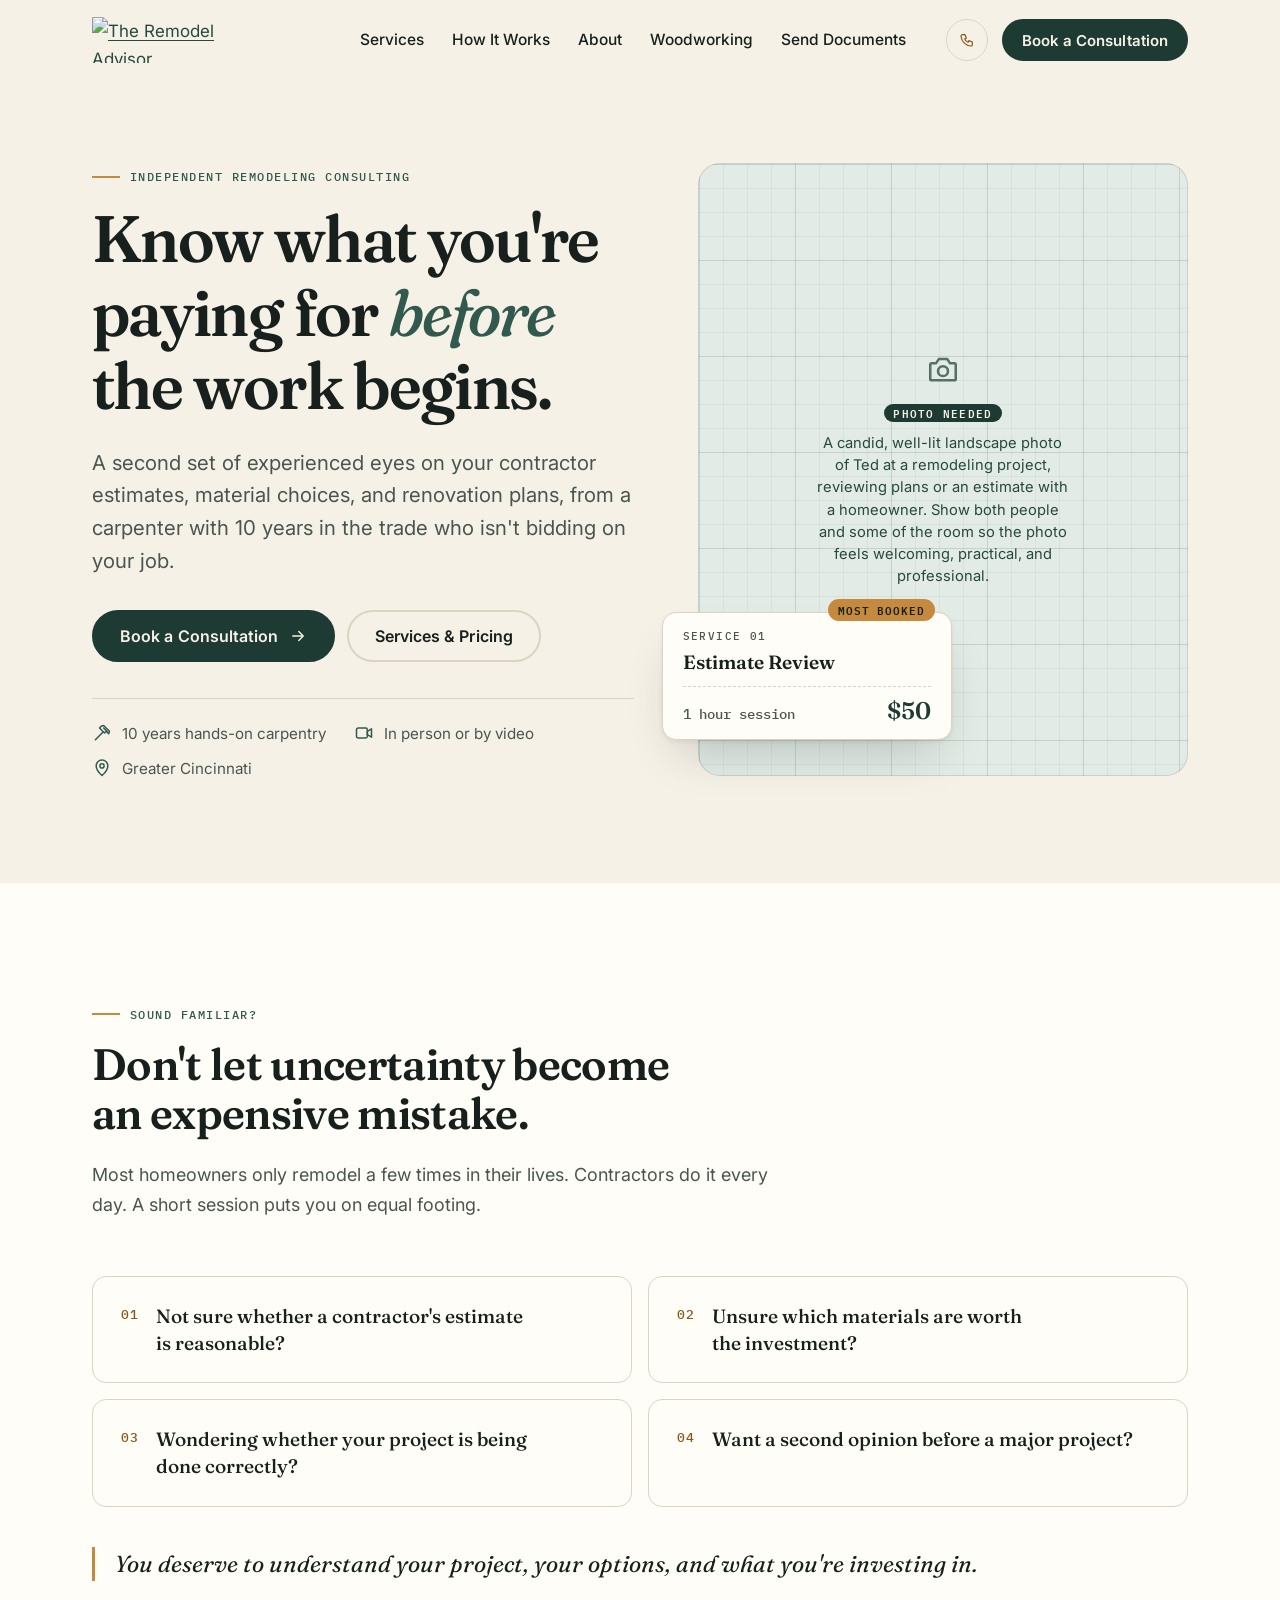
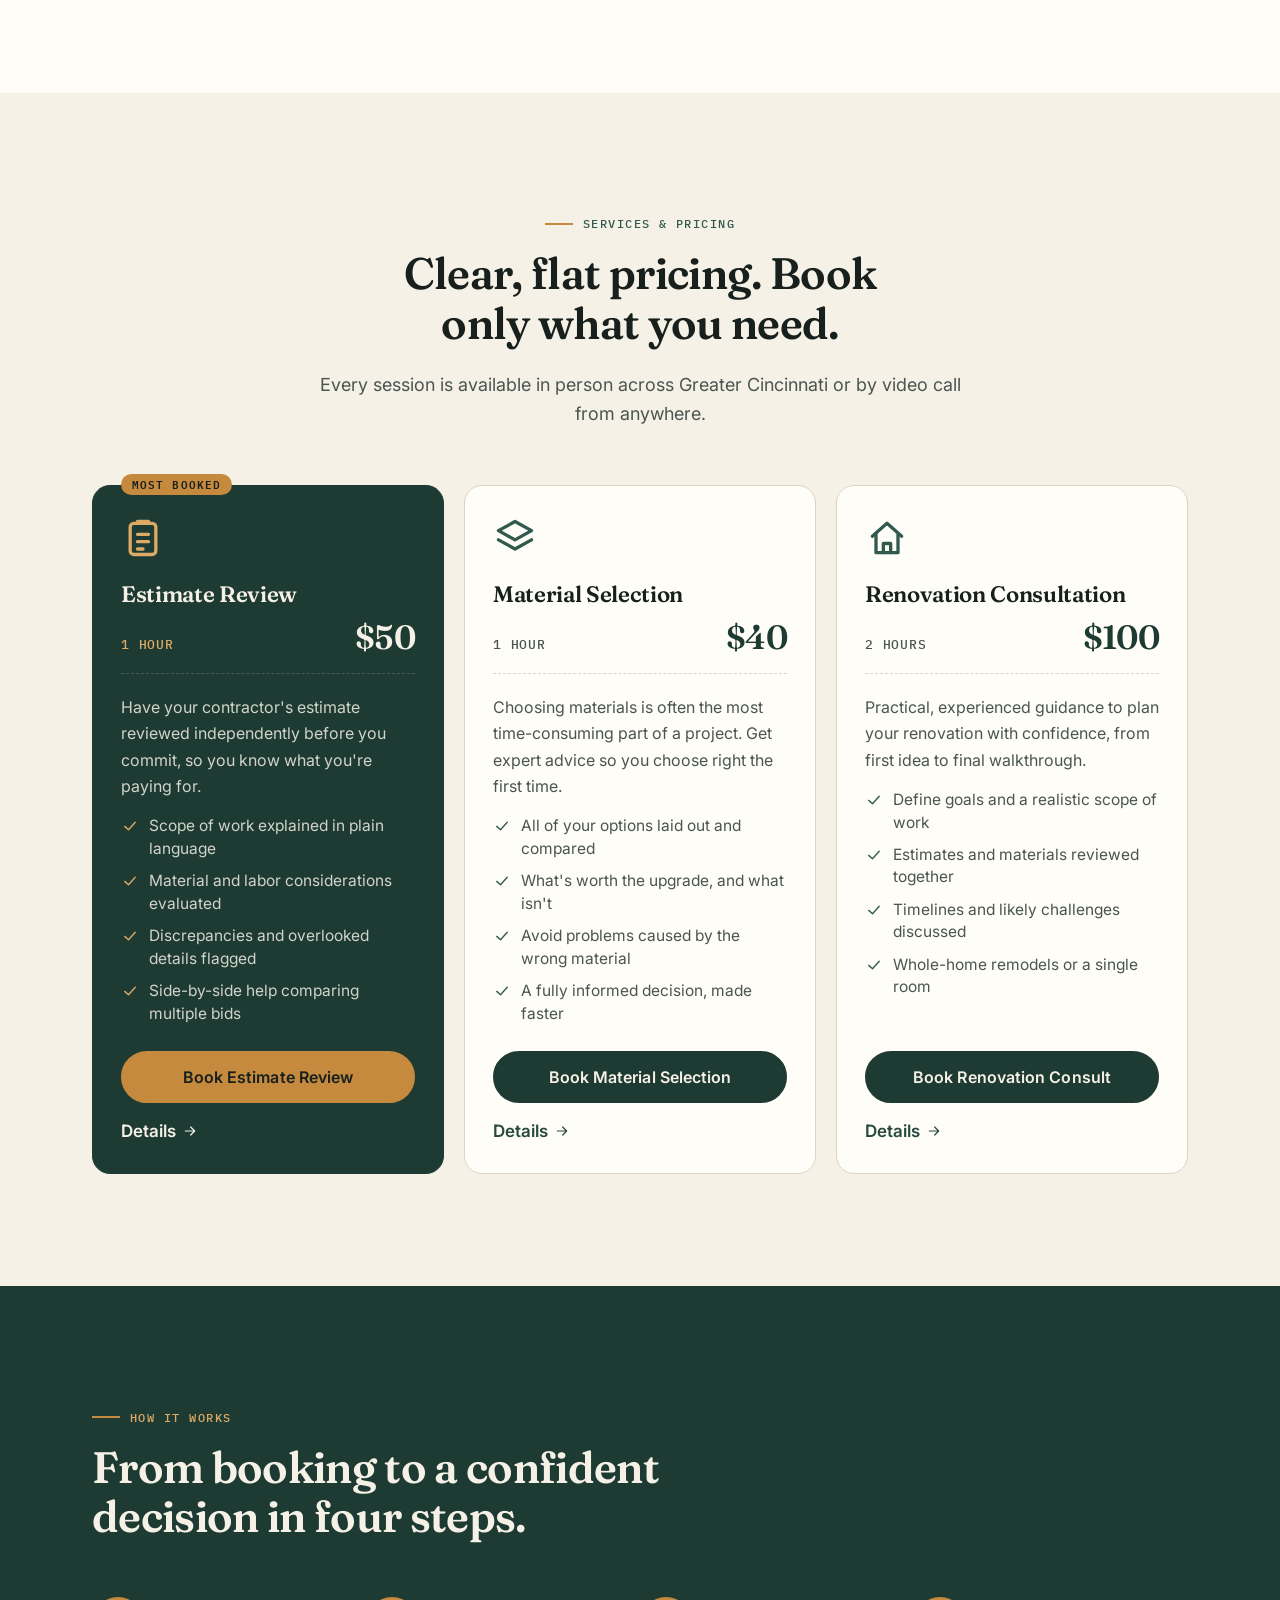
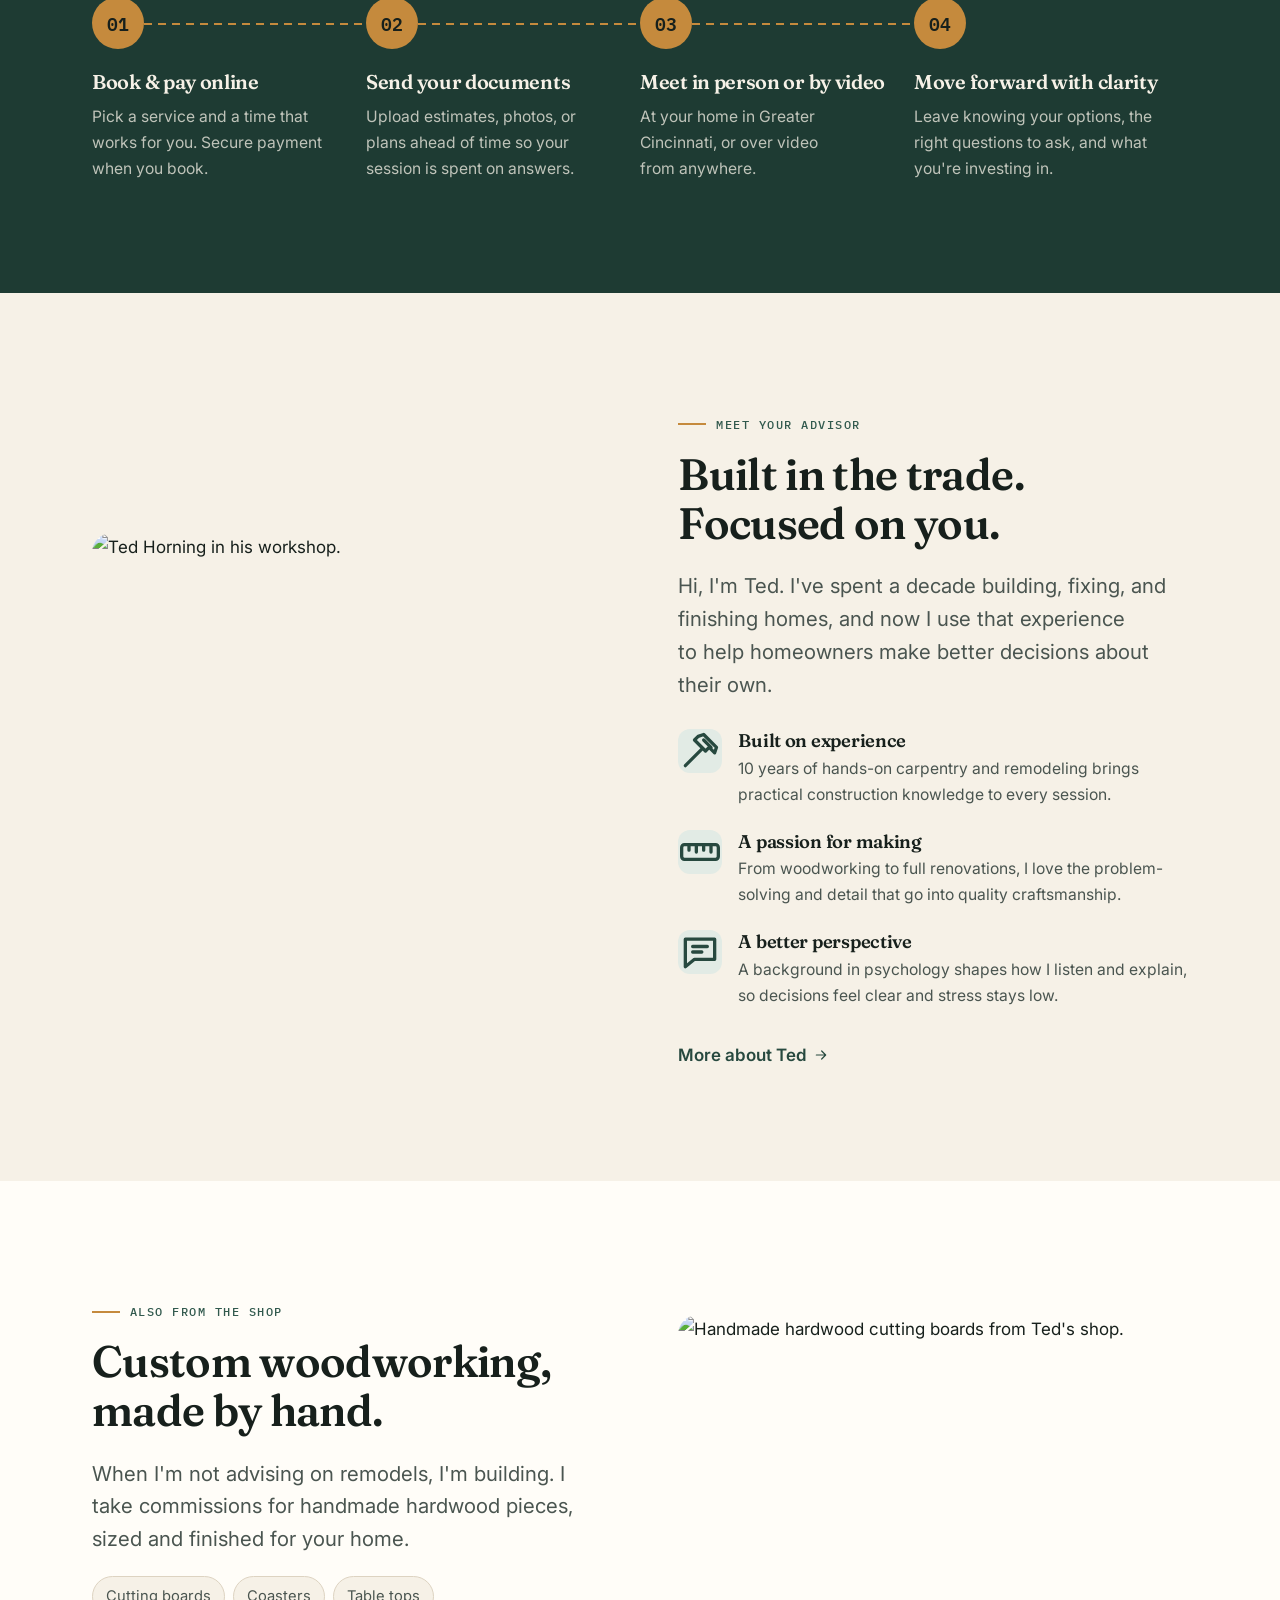
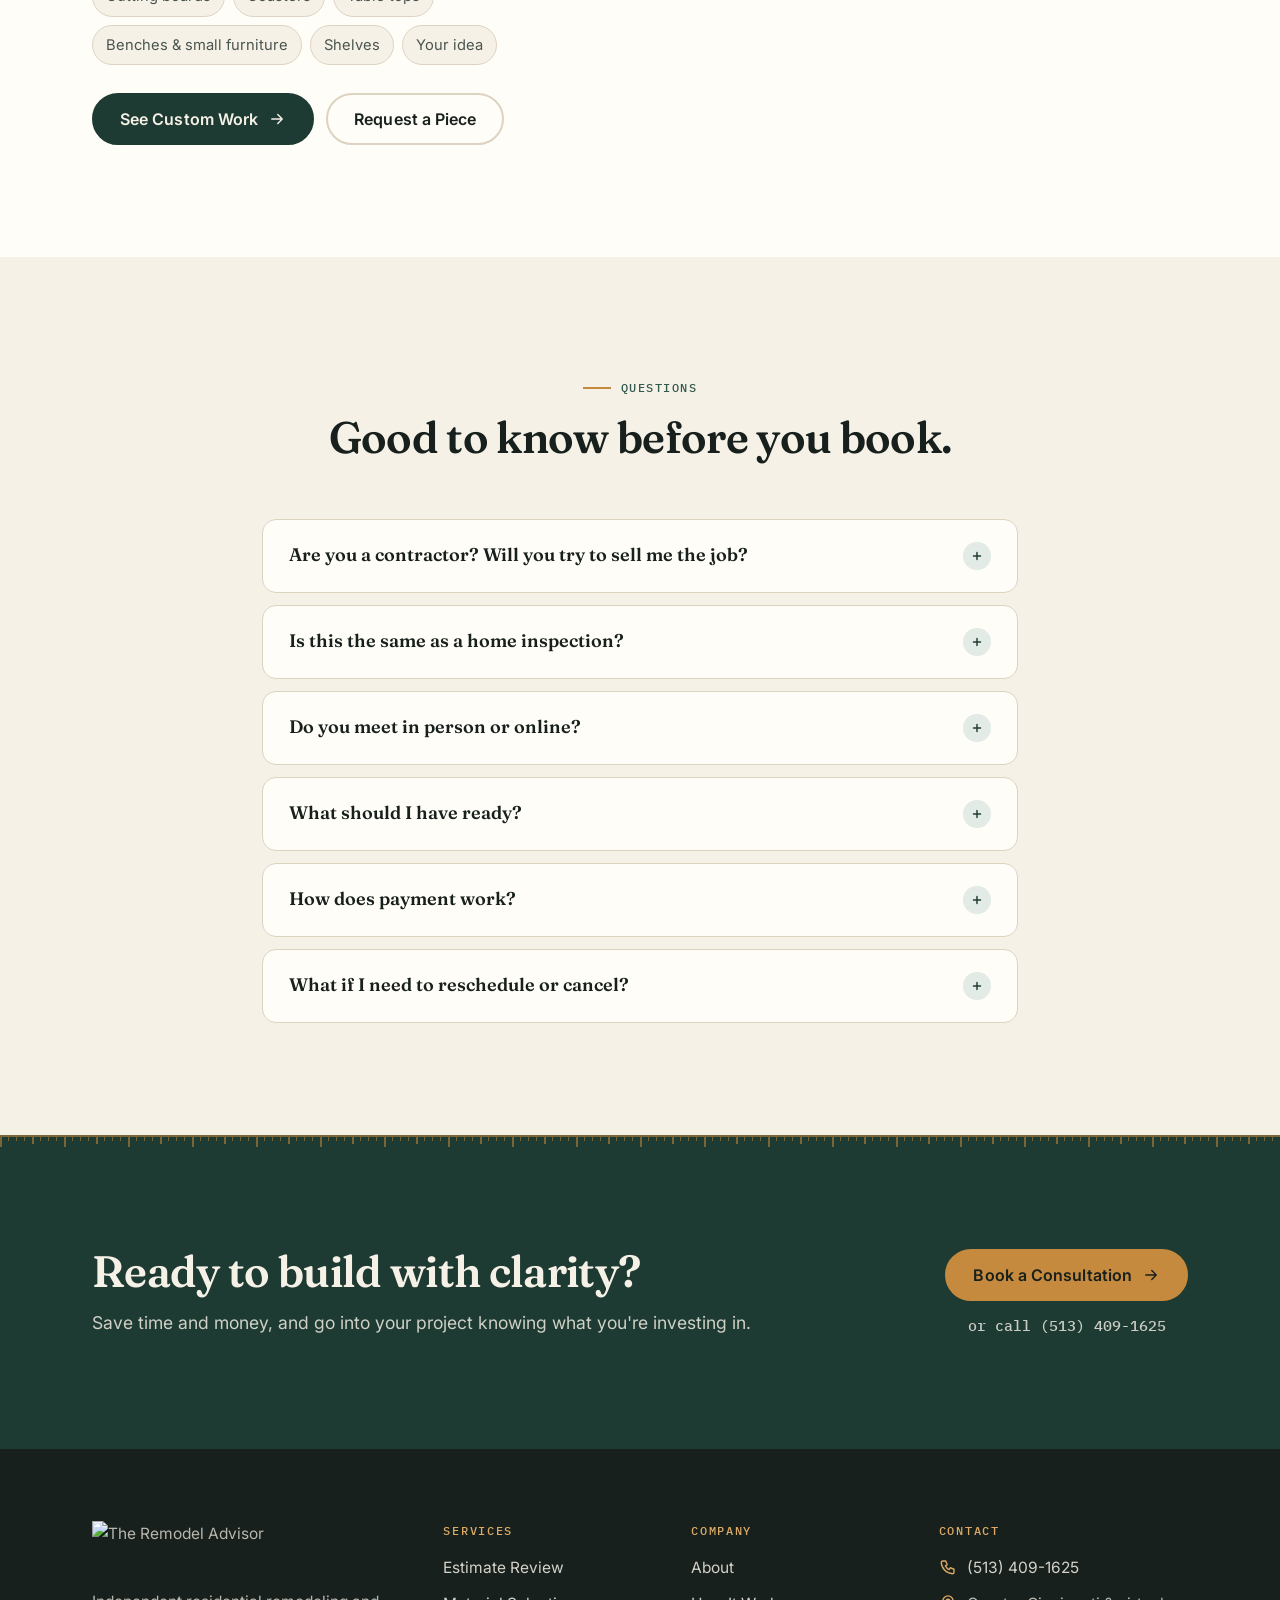
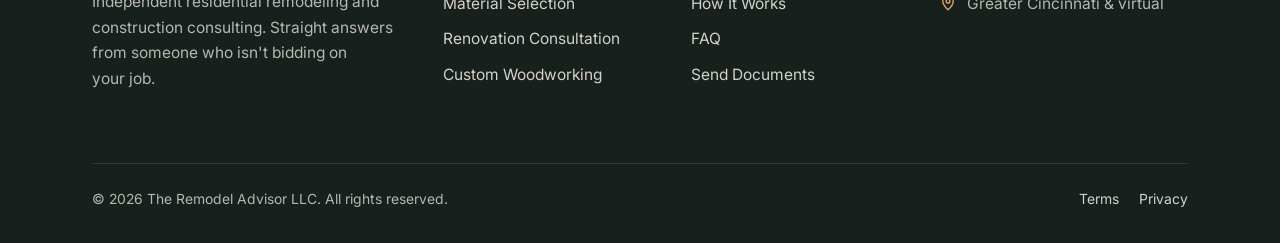
==== commit a26e97f7: "Use the legal name The Remodel Advisor LLC in the footer, terms, privacy, and structured data Co-Aut" ====
--- a/index.html
+++ b/index.html
@@ -26,6 +26,7 @@
     "@context": "https://schema.org",
     "@type": "ProfessionalService",
     "name": "The Remodel Advisor",
+    "legalName": "The Remodel Advisor LLC",
     "description": "Independent residential remodeling and construction consulting.",
     "telephone": "+1-513-409-1625",
     "areaServed": "Greater Cincinnati",
--- a/css/styles.css
+++ b/css/styles.css
@@ -671,6 +671,7 @@
 .species li { display: flex; flex-wrap: wrap; justify-content: space-between; align-items: baseline; gap: 4px 16px; padding: 12px 0; border-bottom: 1px dashed var(--line); }
 .species li:first-child { padding-top: 0; }
 .species li:last-child { border-bottom: 0; padding-bottom: 0; }
+.species + p { margin-top: 18px; padding-top: 14px; border-top: 1px dashed var(--line); font-size: 0.95rem; }
 .species__name { font: 600 1.05rem var(--font-head); }
 .species__note { font: 500 0.8rem var(--font-mono); color: var(--ink-2); }
 .craft__list { margin: 0; padding: 0; list-style: none; display: grid; gap: 12px; }
